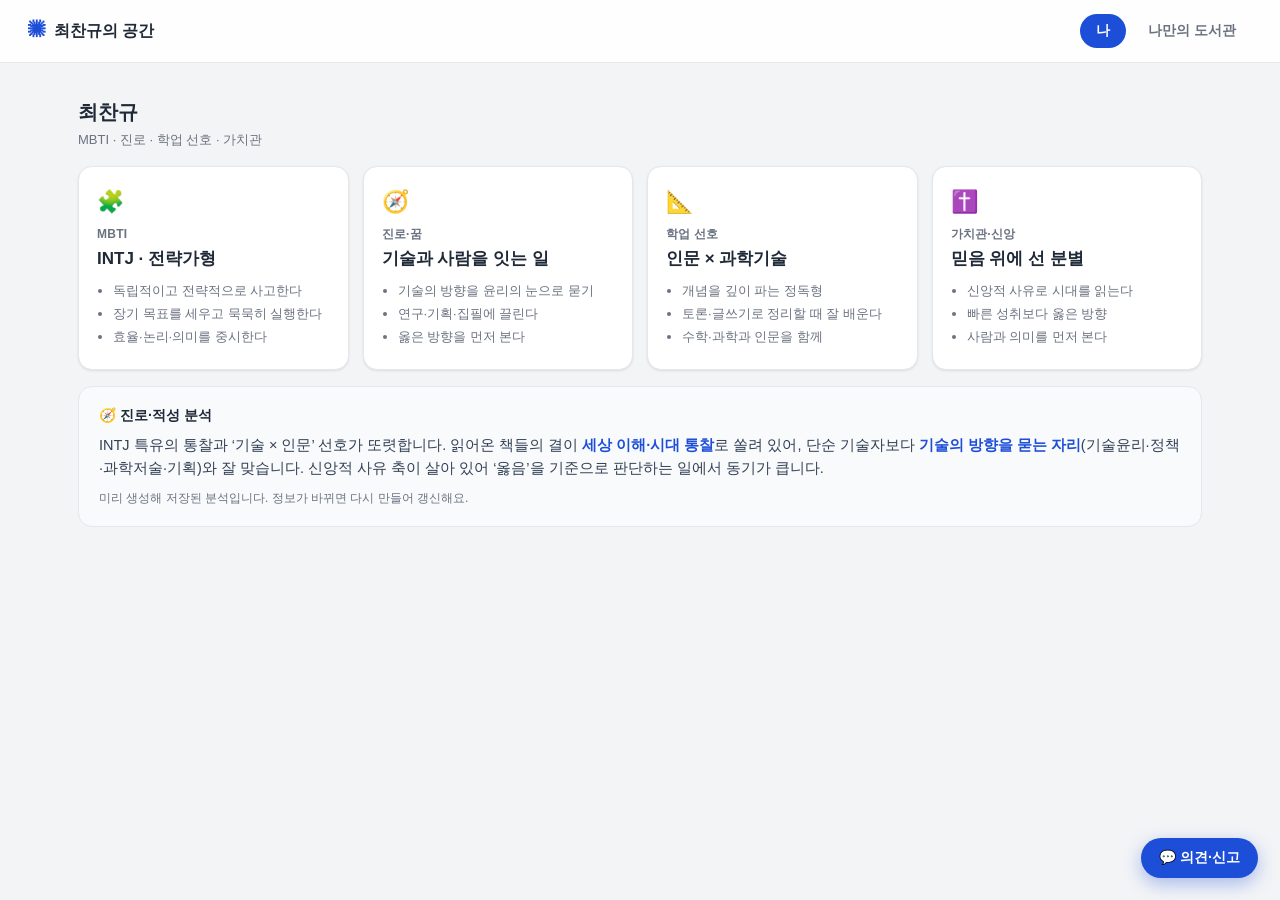
==== index.html @ a5a5d8b8 "독서 결을 나의 도서관 탭으로 이동 + 책 추가 시 독서 결 자동 갱신" ====
<!DOCTYPE html>
<html lang="ko">
<head>
  <meta charset="UTF-8" />
  <meta name="viewport" content="width=device-width, initial-scale=1.0" />
  <title>나의 공간 · 최찬규</title>
  <link rel="stylesheet" href="assets/styles.css" />
</head>
<body>
  <header class="topbar">
    <div class="brand">
      <span class="brand-mark">✺</span>
      <span class="brand-name" id="brandName">나의 공간</span>
    </div>
    <nav class="tabs" id="tabs">
      <button class="tab is-active" data-tab="me">나</button>
      <button class="tab" data-tab="library">나만의 도서관</button>
    </nav>
  </header>

  <main class="container">
    <!-- ========================= 나 ========================= -->
    <section id="tab-me" class="tab-panel is-active">
      <!-- 프로필 -->
      <div class="section-head">
        <h2 id="meTitle">나</h2>
        <p class="muted" id="meSub">MBTI · 진로 · 학업 선호 · 가치관</p>
      </div>

      <div class="grid grid-4" id="profileCards"></div>

      <!-- AI 진로/적성 분석 -->
      <div class="callout" id="careerCallout">
        <div class="callout-head">🧭 진로·적성 분석</div>
        <div class="callout-body" id="careerBody"></div>
        <div class="callout-foot">미리 생성해 저장된 분석입니다. 정보가 바뀌면 다시 만들어 갱신해요.</div>
      </div>
    </section>

    <!-- ===================== 나만의 도서관 ===================== -->
    <section id="tab-library" class="tab-panel">
      <!-- 독서 결 -->
      <div class="section-head">
        <h2>📖 <span id="gyeolName">나</span>의 독서 결</h2>
        <p class="muted">읽은 책들이 쌓아 올린 나의 독서 성향</p>
      </div>

      <div class="gyeol">
        <div class="gyeol-chart card">
          <div id="gyeolRadar"></div>
        </div>
        <div class="gyeol-side">
          <div class="stat-row" id="gyeolStats"></div>
          <div class="callout slim">
            <div class="callout-head">✨ 독서 결 관찰</div>
            <div class="callout-body" id="gyeolObserve"></div>
          </div>
          <div class="bars" id="gyeolBars"></div>
        </div>
      </div>
      <p class="footnote">
        막대 — 읽은 책들의 그 결 점수를 <b>누적</b>한 값(많이·깊이 읽을수록 두꺼워짐). 막대 끝 평균은 권수와 무관한 그 결의 평균값(참고).
        7축은 책 소개·서평을 종합해 AI가 책마다 부여한 특성(1~5)이다. <b>독해 난이도</b>는 어려운 책일수록 높게 잡힌다(가독성 반전).
      </p>

      <div class="section-head mt">
        <h2>📚 <span id="libName">나</span>의 서재</h2>
        <p class="muted"><span id="libCount">0</span>권 · 분류별</p>
      </div>

      <div class="toolbar">
        <div class="filters" id="libFilters">
          <button class="chip is-active" data-filter="all">전체</button>
          <button class="chip" data-filter="read">읽은 책</button>
          <button class="chip" data-filter="wish">관심 책</button>
        </div>
        <button class="btn-primary" id="addBookBtn">+ 책 직접 입력</button>
      </div>

      <div class="grid grid-books" id="bookGrid"></div>

      <!-- 이번 달 신간 -->
      <div class="section-head mt">
        <h2>🆕 이번 달 신간</h2>
        <p class="muted">2026년 6월 · 외부 도서 API 연결 예정 자리</p>
      </div>
      <div class="grid grid-books" id="newGrid"></div>

      <!-- 추천 -->
      <div class="section-head mt">
        <h2>🎯 나를 위한 추천</h2>
        <p class="muted">내 서재 기록을 바탕으로 한 추천</p>
      </div>
      <div class="reco">
        <div class="card reco-card">
          <div class="reco-title">추천 책</div>
          <div class="reco-books" id="recoBooks"></div>
        </div>
        <div class="card reco-card">
          <div class="reco-title">추천 작가</div>
          <div class="reco-authors" id="recoAuthors"></div>
        </div>
      </div>
    </section>
  </main>

  <!-- 책 상세 모달 -->
  <div class="modal-backdrop" id="bookModal" hidden>
    <div class="modal" role="dialog" aria-modal="true">
      <button class="modal-close" id="modalClose">←  돌아가기</button>
      <div id="modalBody"></div>
    </div>
  </div>

  <!-- 책 추가 모달 -->
  <div class="modal-backdrop" id="formModal" hidden>
    <div class="modal modal-form">
      <button class="modal-close" id="formClose">✕  닫기</button>
      <h3>책 직접 입력</h3>
      <form id="addBookForm" class="book-form">
        <label>제목 <input name="title" required placeholder="책 제목" /></label>
        <label>저자 <input name="author" placeholder="지은이" /></label>
        <div class="form-row">
          <label>출판사 <input name="publisher" placeholder="출판사" /></label>
          <label>출간연도 <input name="year" placeholder="2025" /></label>
        </div>
        <div class="form-row">
          <label>장르
            <select name="genre">
              <option>인문</option><option>자기계발</option><option>신앙</option>
              <option>과학기술</option><option>소설</option><option>경제·경영</option>
              <option>역사</option><option>에세이</option><option>기타</option>
            </select>
          </label>
          <label>상태
            <select name="status">
              <option value="read">읽은 책</option>
              <option value="wish">관심 책</option>
            </select>
          </label>
        </div>
        <p class="form-note">※ 7축 결·AI 줄거리·추천 별점은 저장 후 나중에 한 번 생성해 채웁니다(미리 생성·저장 방식).</p>
        <button class="btn-primary" type="submit">서재에 추가</button>
      </form>
    </div>
  </div>

  <button class="fab" id="fab">💬 의견·신고</button>

  <script src="assets/data.js"></script>
  <script src="assets/books.js"></script>
  <script src="assets/charts.js"></script>
  <script src="assets/app.js"></script>
</body>
</html>
---- assets/styles.css ----
:root {
  --bg: #f3f4f6;
  --card: #ffffff;
  --ink: #1f2937;
  --muted: #6b7280;
  --line: #e5e7eb;
  --accent: #1d4ed8;
  --accent-2: #2563eb;
  --radius: 14px;
  --shadow: 0 1px 2px rgba(16,24,40,.04), 0 1px 3px rgba(16,24,40,.06);
}

* { box-sizing: border-box; }
html, body { margin: 0; padding: 0; }
body {
  font-family: -apple-system, BlinkMacSystemFont, "Segoe UI", "Apple SD Gothic Neo",
    "Malgun Gothic", "Noto Sans KR", sans-serif;
  background: var(--bg);
  color: var(--ink);
  line-height: 1.55;
  -webkit-font-smoothing: antialiased;
}
body.modal-open { overflow: hidden; }

/* ---------- Topbar ---------- */
.topbar {
  position: sticky; top: 0; z-index: 20;
  display: flex; align-items: center; justify-content: space-between;
  gap: 16px; padding: 14px 28px;
  background: rgba(255,255,255,.85);
  backdrop-filter: blur(8px);
  border-bottom: 1px solid var(--line);
}
.brand { display: flex; align-items: center; gap: 8px; font-weight: 700; }
.brand-mark { color: var(--accent); font-size: 18px; }
.brand-name { font-size: 16px; }
.tabs { display: flex; gap: 6px; }
.tab {
  border: 0; background: transparent; cursor: pointer;
  padding: 8px 16px; border-radius: 999px;
  font-size: 14px; font-weight: 600; color: var(--muted);
  transition: .15s;
}
.tab:hover { background: #eef2ff; color: var(--accent); }
.tab.is-active { background: var(--accent); color: #fff; }

/* ---------- Layout ---------- */
.container { max-width: 1180px; margin: 0 auto; padding: 28px; }
.tab-panel { display: none; animation: fade .25s ease; }
.tab-panel.is-active { display: block; }
@keyframes fade { from { opacity: 0; transform: translateY(4px); } to { opacity: 1; transform: none; } }

.section-head { margin: 6px 0 16px; }
.section-head.mt { margin-top: 40px; }
.section-head h2 { font-size: 20px; margin: 0; }
.section-head .muted { margin: 2px 0 0; }
.muted { color: var(--muted); font-size: 13px; }

.grid { display: grid; gap: 14px; }
.grid-4 { grid-template-columns: repeat(4, 1fr); }
.grid-books { grid-template-columns: repeat(auto-fill, minmax(210px, 1fr)); }

.card {
  background: var(--card); border: 1px solid var(--line);
  border-radius: var(--radius); box-shadow: var(--shadow);
}

/* ---------- Profile cards ---------- */
.profile-card { padding: 18px; }
.pc-icon { font-size: 22px; }
.pc-label { font-size: 12px; color: var(--muted); margin-top: 6px; font-weight: 600; letter-spacing: .02em; }
.pc-value { font-size: 17px; font-weight: 700; margin-top: 2px; }
.pc-points { margin: 10px 0 0; padding-left: 16px; font-size: 13px; color: var(--muted); }
.pc-points li { margin: 4px 0; line-height: 1.45; }

/* ---------- Callout ---------- */
.callout {
  margin-top: 16px; padding: 18px 20px;
  background: #f8fafc; border: 1px solid #e2e8f0; border-radius: var(--radius);
}
.callout.slim { margin-top: 0; background: #f1f5ff; border-color: #dbe4ff; }
.callout-head { font-weight: 700; font-size: 14px; margin-bottom: 8px; }
.callout-body { font-size: 14.5px; color: #334155; }
.callout-body b { color: var(--accent); }
.callout-foot { font-size: 12px; color: var(--muted); margin-top: 10px; }

/* ---------- 독서 결 ---------- */
.gyeol { display: grid; grid-template-columns: 1fr 1fr; gap: 20px; align-items: start; }
.gyeol-chart { padding: 18px; display: flex; justify-content: center; }
.gyeol-side { display: flex; flex-direction: column; gap: 16px; }

.stat-row { display: grid; grid-template-columns: repeat(3, 1fr); gap: 12px; }
.stat { background: var(--card); border: 1px solid var(--line); border-radius: 12px; padding: 14px; text-align: center; box-shadow: var(--shadow); }
.stat-num { font-size: 24px; font-weight: 800; }
.stat-cap { font-size: 12px; color: var(--muted); margin-top: 2px; }

.bars { display: flex; flex-direction: column; gap: 9px; }
.bar-row { display: grid; grid-template-columns: 76px 1fr 34px; align-items: center; gap: 10px; }
.bar-label { font-size: 13px; color: #475569; text-align: right; }
.bar-track { background: #eef2f7; border-radius: 999px; height: 9px; overflow: hidden; }
.bar-fill { height: 100%; background: linear-gradient(90deg, var(--accent-2), var(--accent)); border-radius: 999px; }
.bar-val { font-size: 13px; font-weight: 700; color: var(--accent); text-align: right; }

.footnote { font-size: 11.5px; color: #9aa3af; margin-top: 18px; line-height: 1.7; }

/* ---------- Radar ---------- */
.radar { width: 100%; max-width: 440px; height: auto; }
.radar-label { font-size: 12.5px; fill: #475569; font-weight: 600; }
.radar-tick { font-size: 10px; fill: #b6bcc6; }

/* ---------- Toolbar ---------- */
.toolbar { display: flex; align-items: center; justify-content: space-between; gap: 12px; margin-bottom: 16px; }
.filters { display: flex; gap: 6px; }
.chip {
  border: 1px solid var(--line); background: #fff; cursor: pointer;
  padding: 7px 14px; border-radius: 999px; font-size: 13px; font-weight: 600; color: var(--muted);
}
.chip.is-active { background: var(--accent); border-color: var(--accent); color: #fff; }
.btn-primary {
  border: 0; background: var(--accent); color: #fff; cursor: pointer;
  padding: 9px 16px; border-radius: 10px; font-size: 14px; font-weight: 700;
}
.btn-primary:hover { background: #1746c4; }

/* ---------- Cover (공통 표지) ---------- */
.cover { position: relative; overflow: hidden; background: var(--g, #64748b); display: flex; align-items: center; justify-content: center; color: #fff; }
.cover img { width: 100%; height: 100%; object-fit: cover; display: block; }
.cover-fallback::after { content: attr(data-letter); font-size: 40px; font-weight: 800; }
.card-cover { height: 150px; }
.card-cover.ph { background: repeating-linear-gradient(45deg, #cbd5e1, #cbd5e1 10px, #e2e8f0 10px, #e2e8f0 20px); color: #64748b; font-size: 18px; font-weight: 700; }

/* ---------- Book cards ---------- */
.book-card {
  text-align: left; cursor: pointer; padding: 0; overflow: hidden;
  background: var(--card); border: 1px solid var(--line); border-radius: var(--radius);
  box-shadow: var(--shadow); display: flex; flex-direction: column; transition: .15s;
  font: inherit; color: inherit;
}
.book-card:hover { transform: translateY(-2px); box-shadow: 0 6px 18px rgba(16,24,40,.10); }
.book-card.placeholder { cursor: default; opacity: .75; }
.book-card.placeholder:hover { transform: none; box-shadow: var(--shadow); }
.book-meta { padding: 12px 14px; display: flex; flex-direction: column; gap: 4px; }
.book-title { font-weight: 700; font-size: 14.5px; line-height: 1.35; }
.book-author { font-size: 12.5px; color: var(--muted); }
.book-foot { display: flex; align-items: center; gap: 6px; margin-top: 2px; }
.book-genre { font-size: 12px; color: var(--muted); }
.book-stars { font-size: 13px; color: #f59e0b; margin-top: 2px; }
.book-stars span { color: var(--muted); font-size: 12px; }
.book-stars.muted { color: var(--muted); }

.badge { font-size: 11px; padding: 2px 8px; border-radius: 999px; font-weight: 700; }
.badge.read { background: #e0edff; color: var(--accent); }
.badge.wish { background: #fff1e6; color: #c2410c; }

/* ---------- Reco ---------- */
.reco { display: grid; grid-template-columns: 1fr 1fr; gap: 14px; align-items: start; }
.reco-card { padding: 18px; }
.reco-title { font-weight: 700; margin-bottom: 12px; }
.reco-books { display: flex; flex-direction: column; gap: 6px; }
.reco-book { display: flex; gap: 12px; align-items: center; text-align: left; background: transparent; border: 0; cursor: pointer; padding: 8px; border-radius: 10px; font: inherit; color: inherit; }
.reco-book:hover { background: #f8fafc; }
.reco-cover { width: 42px; height: 58px; border-radius: 6px; flex: none; }
.reco-cover.cover-fallback::after { font-size: 18px; }
.rb-title { font-weight: 700; font-size: 14px; }
.rb-author { font-size: 12px; color: var(--muted); }
.rb-genre { font-size: 12px; color: var(--accent); }
.reco-authors { display: flex; flex-direction: column; gap: 8px; }
.author-row { display: flex; align-items: center; justify-content: space-between; padding: 9px 12px; background: #f8fafc; border-radius: 9px; }
.author-name { font-weight: 700; font-size: 14px; }
.author-genre { font-size: 12px; color: var(--accent); background: #eef2ff; padding: 4px 10px; border-radius: 999px; font-weight: 600; }

/* ---------- Modal ---------- */
.modal-backdrop {
  position: fixed; inset: 0; z-index: 50;
  background: rgba(15,23,42,.45); backdrop-filter: blur(2px);
  display: flex; align-items: flex-start; justify-content: center;
  padding: 48px 20px; overflow-y: auto;
}
.modal-backdrop[hidden] { display: none; }
.modal {
  background: #fff; border-radius: 18px; width: 100%; max-width: 640px;
  padding: 22px 26px 30px; box-shadow: 0 20px 60px rgba(15,23,42,.25);
  animation: pop .2s ease;
}
#bookModal .modal { max-width: 900px; background: #f7f8fa; }
@keyframes pop { from { opacity: 0; transform: translateY(8px) scale(.99); } to { opacity: 1; transform: none; } }
.modal-close { border: 0; background: transparent; cursor: pointer; color: var(--muted); font-size: 14px; font-weight: 600; padding: 4px 0 14px; }
.modal-close:hover { color: var(--ink); }
.modal-form h3 { margin: 0 0 14px; }

/* 책 상세 */
.detail-head { display: flex; gap: 20px; padding: 20px; align-items: flex-start; }
.detail-cover { width: 112px; height: 152px; border-radius: 10px; flex: none; }
.dh-info { flex: 1; min-width: 0; }
.dh-info h3 { margin: 0 0 5px; font-size: 22px; }
.dh-author { color: #475569; font-weight: 600; }
.dh-meta { color: var(--muted); font-size: 13px; margin-top: 5px; }
.dh-desc { font-size: 14px; color: #334155; line-height: 1.65; margin: 12px 0; }
.dh-links { display: flex; gap: 18px; }
.dh-links a { color: var(--accent); font-weight: 600; font-size: 14px; text-decoration: none; }
.dh-links a:hover { text-decoration: underline; }
.dh-src { font-size: 12px; color: var(--muted); margin-top: 10px; }
.dh-status { margin-top: 14px; display: flex; align-items: center; gap: 6px; }
.dh-status-label { font-size: 12px; color: var(--muted); margin-right: 4px; }
.seg { border: 1px solid var(--line); background: #fff; border-radius: 999px; padding: 5px 15px; font-size: 13px; font-weight: 600; cursor: pointer; color: var(--muted); }
.seg.on { background: var(--accent); color: #fff; border-color: var(--accent); }

.detail-grid { display: grid; grid-template-columns: 1fr 1fr; gap: 14px; margin-top: 14px; }
.detail-col { padding: 18px; }
.dc-head { font-weight: 700; font-size: 15px; display: flex; flex-wrap: wrap; align-items: baseline; gap: 8px; margin-bottom: 10px; }
.dc-sub { font-size: 12px; color: var(--muted); font-weight: 500; }
.review-text { font-size: 14px; color: #334155; line-height: 1.75; white-space: pre-wrap; }
.review-date { font-size: 12px; color: var(--muted); margin-top: 12px; }
.review-empty { font-size: 14px; color: #94a3b8; background: #fff; border: 1px dashed #cbd5e1; border-radius: 10px; padding: 28px 16px; text-align: center; line-height: 1.8; }
.review-edit-btn { margin-left: auto; border: 1px solid var(--line); background: #fff; color: var(--accent); font-weight: 700; font-size: 12px; padding: 4px 12px; border-radius: 999px; cursor: pointer; }
.review-edit-btn:hover { background: #eef2ff; }
#reviewEdit textarea { width: 100%; box-sizing: border-box; border: 1px solid var(--line); border-radius: 9px; padding: 11px 12px; font: inherit; font-size: 14px; line-height: 1.7; min-height: 140px; resize: vertical; }
.review-actions { display: flex; gap: 8px; margin-top: 10px; }
.ghost-btn { border: 1px solid var(--line); background: #fff; color: var(--muted); font-weight: 600; font-size: 13px; padding: 8px 14px; border-radius: 9px; cursor: pointer; }
.ghost-btn:hover { background: #f8fafc; }
.modal-radar { display: flex; justify-content: center; }
.axis-desc { margin-top: 10px; font-size: 13px; }
.axis-desc summary { cursor: pointer; color: var(--accent); font-weight: 600; }
.axis-desc ul { margin: 10px 0 0; padding-left: 18px; color: #475569; }
.axis-desc li { margin: 4px 0; }
.char-note { font-size: 12px; color: var(--muted); margin-top: 12px; }

.rating-card { padding: 18px; margin-top: 14px; }
.rc-head { font-weight: 700; display: flex; gap: 10px; align-items: baseline; }
.stars-input { font-size: 30px; color: #d1d5db; cursor: pointer; margin: 10px 0; user-select: none; display: inline-flex; gap: 3px; }
.stars-input .star.on { color: #f59e0b; }
.comment-toggle { border: 0; background: transparent; color: var(--accent); cursor: pointer; font-size: 13px; font-weight: 600; padding: 0; display: block; }
.comment-box { margin-top: 10px; display: flex; gap: 8px; align-items: flex-start; }
.comment-box[hidden] { display: none; }
.comment-box textarea { flex: 1; border: 1px solid var(--line); border-radius: 8px; padding: 9px 11px; font: inherit; font-size: 14px; resize: vertical; min-height: 46px; }
.btn-primary.sm { padding: 8px 13px; font-size: 13px; flex: none; }

/* 의견·신고 플로팅 버튼 */
.fab { position: fixed; right: 22px; bottom: 22px; z-index: 40; border: 0; background: var(--accent); color: #fff; border-radius: 999px; padding: 11px 18px; font-size: 14px; font-weight: 700; cursor: pointer; box-shadow: 0 6px 18px rgba(29,78,216,.35); }
.fab:hover { background: #1746c4; }

/* ---------- Form ---------- */
.book-form { display: flex; flex-direction: column; gap: 12px; }
.book-form label { display: flex; flex-direction: column; gap: 5px; font-size: 13px; font-weight: 600; color: #475569; }
.book-form input, .book-form select {
  border: 1px solid var(--line); border-radius: 9px; padding: 9px 11px; font-size: 14px; font: inherit;
}
.book-form input:focus, .book-form select:focus { outline: 2px solid #bfdbfe; border-color: var(--accent); }
.form-row { display: grid; grid-template-columns: 1fr 1fr; gap: 12px; }
.form-note { font-size: 12px; color: var(--muted); margin: 2px 0 4px; }

/* ---------- Responsive ---------- */
@media (max-width: 860px) {
  .grid-4 { grid-template-columns: repeat(2, 1fr); }
  .gyeol { grid-template-columns: 1fr; }
  .reco { grid-template-columns: 1fr; }
  .detail-grid { grid-template-columns: 1fr; }
  .detail-head { flex-direction: column; }
  .container { padding: 20px; }
  .topbar { padding: 12px 18px; }
}
@media (max-width: 480px) {
  .grid-4 { grid-template-columns: 1fr; }
  .stat-row { grid-template-columns: repeat(3, 1fr); }
}
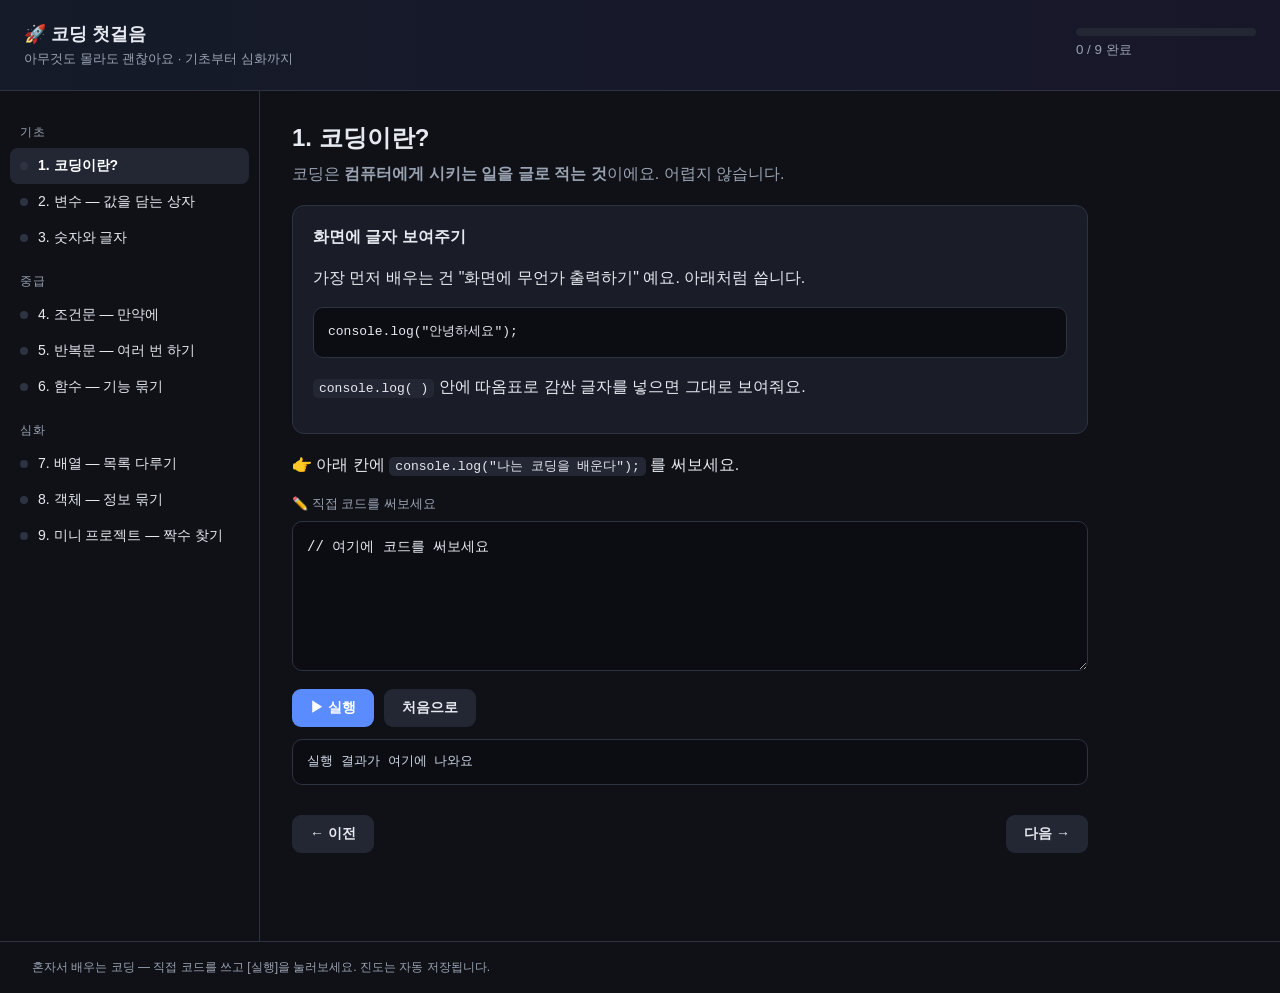
==== commit 7a551574: "코딩 학습 사이트 MVP 추가: 기초~심화 9개 레슨, 브라우저 내 코드 실행/채점/진도저장" ====
--- a/index.html
+++ b/index.html
@@ -1,155 +1,378 @@
 <!DOCTYPE html>
 <html lang="ko">
 <head>
-  <meta charset="UTF-8" />
-  <meta name="viewport" content="width=device-width, initial-scale=1.0" />
-  <title>나의 공간 · 최찬규</title>
-  <link rel="stylesheet" href="assets/styles.css" />
+<meta charset="UTF-8" />
+<meta name="viewport" content="width=device-width, initial-scale=1.0" />
+<title>코딩 첫걸음 — 기초부터 심화까지</title>
+<style>
+  :root {
+    --bg: #0f1117;
+    --panel: #1a1d27;
+    --panel2: #232733;
+    --line: #2e3342;
+    --text: #e6e9f0;
+    --muted: #9aa3b2;
+    --accent: #5b8cff;
+    --accent2: #7c5cff;
+    --ok: #36c98f;
+    --warn: #ffb454;
+    --err: #ff6b6b;
+  }
+  * { box-sizing: border-box; }
+  body {
+    margin: 0;
+    font-family: -apple-system, BlinkMacSystemFont, "Segoe UI", Roboto, "Noto Sans KR", sans-serif;
+    background: var(--bg);
+    color: var(--text);
+    line-height: 1.6;
+  }
+  header {
+    padding: 20px 24px;
+    border-bottom: 1px solid var(--line);
+    display: flex;
+    align-items: center;
+    gap: 14px;
+    background: linear-gradient(90deg, rgba(91,140,255,.08), rgba(124,92,255,.08));
+  }
+  header h1 { font-size: 18px; margin: 0; }
+  header .sub { color: var(--muted); font-size: 13px; }
+  .progress-wrap { margin-left: auto; min-width: 180px; }
+  .bar { height: 8px; background: var(--panel2); border-radius: 8px; overflow: hidden; }
+  .bar > i { display: block; height: 100%; width: 0; background: linear-gradient(90deg, var(--accent), var(--accent2)); transition: width .3s; }
+  .progress-wrap small { color: var(--muted); }
+
+  .layout { display: grid; grid-template-columns: 260px 1fr; min-height: calc(100vh - 65px); }
+  @media (max-width: 820px) { .layout { grid-template-columns: 1fr; } }
+
+  nav {
+    border-right: 1px solid var(--line);
+    padding: 16px 10px;
+    overflow-y: auto;
+  }
+  .group-title { color: var(--muted); font-size: 12px; text-transform: uppercase; letter-spacing: .08em; margin: 16px 10px 6px; }
+  .lesson-btn {
+    display: flex; align-items: center; gap: 10px;
+    width: 100%; text-align: left;
+    background: transparent; border: none; color: var(--text);
+    padding: 9px 10px; border-radius: 8px; cursor: pointer; font-size: 14px;
+  }
+  .lesson-btn:hover { background: var(--panel2); }
+  .lesson-btn.active { background: var(--panel2); color: #fff; font-weight: 600; }
+  .lesson-btn .dot { width: 8px; height: 8px; border-radius: 50%; background: var(--line); flex: none; }
+  .lesson-btn.done .dot { background: var(--ok); }
+
+  main { padding: 28px 32px; max-width: 860px; }
+  h2 { font-size: 24px; margin: 0 0 4px; }
+  .lead { color: var(--muted); margin-top: 0; }
+  .card { background: var(--panel); border: 1px solid var(--line); border-radius: 12px; padding: 18px 20px; margin: 18px 0; }
+  .card h3 { margin: 0 0 8px; font-size: 16px; }
+  code { background: var(--panel2); padding: 2px 6px; border-radius: 5px; font-family: "SF Mono", Menlo, Consolas, monospace; font-size: 13px; }
+  pre { background: #0b0d13; border: 1px solid var(--line); border-radius: 10px; padding: 14px; overflow-x: auto; }
+  pre code { background: none; padding: 0; }
+
+  .editor-label { display: flex; align-items: center; gap: 8px; color: var(--muted); font-size: 13px; margin-bottom: 6px; }
+  textarea.editor {
+    width: 100%; min-height: 150px; resize: vertical;
+    background: #0b0d13; color: #e6e9f0; border: 1px solid var(--line); border-radius: 10px;
+    padding: 14px; font-family: "SF Mono", Menlo, Consolas, monospace; font-size: 14px; line-height: 1.6;
+    tab-size: 2;
+  }
+  .row { display: flex; gap: 10px; align-items: center; margin-top: 10px; flex-wrap: wrap; }
+  button.btn {
+    background: var(--accent); color: #fff; border: none; padding: 10px 18px;
+    border-radius: 9px; font-size: 14px; font-weight: 600; cursor: pointer;
+  }
+  button.btn:hover { filter: brightness(1.08); }
+  button.ghost { background: var(--panel2); color: var(--text); }
+  .output {
+    margin-top: 12px; background: #0b0d13; border: 1px solid var(--line); border-radius: 10px;
+    padding: 12px 14px; font-family: "SF Mono", Menlo, Consolas, monospace; font-size: 13px;
+    white-space: pre-wrap; min-height: 24px; color: #cfd6e4;
+  }
+  .feedback { margin-top: 10px; font-size: 14px; padding: 10px 14px; border-radius: 9px; display: none; }
+  .feedback.show { display: block; }
+  .feedback.ok { background: rgba(54,201,143,.12); color: var(--ok); border: 1px solid rgba(54,201,143,.3); }
+  .feedback.no { background: rgba(255,107,107,.1); color: var(--err); border: 1px solid rgba(255,107,107,.3); }
+
+  .nav-foot { display: flex; justify-content: space-between; margin: 30px 0 60px; }
+  footer { color: var(--muted); font-size: 12px; padding: 16px 32px; border-top: 1px solid var(--line); }
+</style>
 </head>
 <body>
-  <header class="topbar">
-    <div class="brand">
-      <span class="brand-mark">✺</span>
-      <span class="brand-name" id="brandName">나의 공간</span>
+<header>
+  <div>
+    <h1>🚀 코딩 첫걸음</h1>
+    <div class="sub">아무것도 몰라도 괜찮아요 · 기초부터 심화까지</div>
+  </div>
+  <div class="progress-wrap">
+    <div class="bar"><i id="progbar"></i></div>
+    <small id="progtext">0 / 0 완료</small>
+  </div>
+</header>
+
+<div class="layout">
+  <nav id="nav"></nav>
+  <main id="main"></main>
+</div>
+
+<footer>혼자서 배우는 코딩 — 직접 코드를 쓰고 [실행]을 눌러보세요. 진도는 자동 저장됩니다.</footer>
+
+<script>
+/* ---------------------------------------------------------------
+   커리큘럼 데이터
+   각 레슨: id, 그룹, 제목, 설명(html), 시작코드, 정답체크(check)
+   check(output, code) -> true 면 통과
+---------------------------------------------------------------- */
+const LESSONS = [
+  // ===== 기초 =====
+  {
+    id: "intro", group: "기초", title: "1. 코딩이란?",
+    body: `
+      <p class="lead">코딩은 <b>컴퓨터에게 시키는 일을 글로 적는 것</b>이에요. 어렵지 않습니다.</p>
+      <div class="card">
+        <h3>화면에 글자 보여주기</h3>
+        <p>가장 먼저 배우는 건 "화면에 무언가 출력하기" 예요. 아래처럼 씁니다.</p>
+        <pre><code>console.log("안녕하세요");</code></pre>
+        <p><code>console.log( )</code> 안에 따옴표로 감싼 글자를 넣으면 그대로 보여줘요.</p>
+      </div>
+      <p>👉 아래 칸에 <code>console.log("나는 코딩을 배운다");</code> 를 써보세요.</p>`,
+    start: '// 여기에 코드를 써보세요\n',
+    check: (out) => out.includes("나는 코딩을 배운다")
+  },
+  {
+    id: "var", group: "기초", title: "2. 변수 — 값을 담는 상자",
+    body: `
+      <p class="lead">변수는 값을 담아두는 <b>이름표 붙은 상자</b>예요.</p>
+      <div class="card">
+        <h3>변수 만들기</h3>
+        <pre><code>let name = "철수";
+console.log(name);</code></pre>
+        <p><code>let 이름 = 값</code> 형태로 상자를 만들고, 그 이름을 부르면 안의 값이 나와요.</p>
+      </div>
+      <p>👉 <code>age</code> 라는 변수에 자기 나이를 넣고 <code>console.log(age)</code> 로 출력해보세요.</p>`,
+    start: 'let age = \nconsole.log(age);',
+    check: (out) => /\d+/.test(out.trim())
+  },
+  {
+    id: "type", group: "기초", title: "3. 숫자와 글자",
+    body: `
+      <p class="lead">컴퓨터는 <b>숫자</b>와 <b>글자(문자열)</b>를 다르게 다뤄요.</p>
+      <div class="card">
+        <h3>숫자는 계산이 되고, 글자는 따옴표</h3>
+        <pre><code>let a = 10;        // 숫자
+let b = "10";      // 글자(문자열)
+console.log(a + 5);   // 15
+console.log(b + 5);   // "105" (글자 뒤에 붙음)</code></pre>
+      </div>
+      <p>👉 <code>3 + 4</code> 의 결과를 출력해서 <b>7</b>이 나오게 해보세요.</p>`,
+    start: 'console.log( );',
+    check: (out) => out.trim().split(/\s+/).includes("7")
+  },
+  // ===== 중급 =====
+  {
+    id: "if", group: "중급", title: "4. 조건문 — 만약에",
+    body: `
+      <p class="lead">"만약 ~라면 이걸 해라" 를 코드로 쓰는 게 조건문이에요.</p>
+      <div class="card">
+        <h3>if 문</h3>
+        <pre><code>let score = 80;
+if (score >= 60) {
+  console.log("합격");
+} else {
+  console.log("불합격");
+}</code></pre>
+      </div>
+      <p>👉 <code>score</code> 를 <b>50</b>으로 바꿔서 "불합격" 이 나오게 해보세요.</p>`,
+    start: 'let score = 80;\nif (score >= 60) {\n  console.log("합격");\n} else {\n  console.log("불합격");\n}',
+    check: (out) => out.includes("불합격")
+  },
+  {
+    id: "loop", group: "중급", title: "5. 반복문 — 여러 번 하기",
+    body: `
+      <p class="lead">같은 일을 여러 번 시킬 땐 반복문을 써요. 복사붙여넣기 안 해도 돼요!</p>
+      <div class="card">
+        <h3>for 반복문</h3>
+        <pre><code>for (let i = 1; i <= 3; i++) {
+  console.log(i);
+}
+// 1, 2, 3 이 차례로 나옴</code></pre>
+      </div>
+      <p>👉 <b>1부터 5까지</b> 숫자를 차례로 출력해보세요.</p>`,
+    start: 'for (let i = 1; i <= 3; i++) {\n  console.log(i);\n}',
+    check: (out) => ["1","2","3","4","5"].every(n => out.includes(n))
+  },
+  {
+    id: "func", group: "중급", title: "6. 함수 — 기능 묶기",
+    body: `
+      <p class="lead">자주 쓰는 코드를 <b>이름 붙여 묶어두고</b> 필요할 때 부르는 게 함수예요.</p>
+      <div class="card">
+        <h3>함수 만들고 부르기</h3>
+        <pre><code>function hello(name) {
+  console.log("안녕, " + name);
+}
+hello("영희");   // 안녕, 영희</code></pre>
+      </div>
+      <p>👉 <code>hello</code> 함수를 본인 이름으로 한 번 더 불러보세요.</p>`,
+    start: 'function hello(name) {\n  console.log("안녕, " + name);\n}\nhello("영희");',
+    check: (out) => out.split("안녕,").length >= 3
+  },
+  // ===== 심화 =====
+  {
+    id: "array", group: "심화", title: "7. 배열 — 목록 다루기",
+    body: `
+      <p class="lead">여러 값을 하나의 <b>목록</b>으로 묶는 게 배열이에요.</p>
+      <div class="card">
+        <h3>배열과 반복</h3>
+        <pre><code>let fruits = ["사과", "바나나", "포도"];
+for (let f of fruits) {
+  console.log(f);
+}</code></pre>
+      </div>
+      <p>👉 좋아하는 음식 3개를 배열에 넣고 하나씩 출력해보세요.</p>`,
+    start: 'let foods = ["", "", ""];\nfor (let f of foods) {\n  console.log(f);\n}',
+    check: (out) => out.trim().split("\n").filter(l => l.trim()).length >= 3
+  },
+  {
+    id: "object", group: "심화", title: "8. 객체 — 정보 묶기",
+    body: `
+      <p class="lead">하나의 대상이 가진 여러 정보를 묶을 땐 객체를 써요. (이름·나이·취미...)</p>
+      <div class="card">
+        <h3>객체 만들기</h3>
+        <pre><code>let person = {
+  name: "철수",
+  age: 15
+};
+console.log(person.name + "은 " + person.age + "살");</code></pre>
+      </div>
+      <p>👉 본인을 나타내는 객체를 만들고, "이름은 N살" 형식으로 출력해보세요.</p>`,
+    start: 'let me = {\n  name: "",\n  age: 0\n};\nconsole.log( );',
+    check: (out) => /살/.test(out)
+  },
+  {
+    id: "project", group: "심화", title: "9. 미니 프로젝트 — 짝수 찾기",
+    body: `
+      <p class="lead">지금까지 배운 걸 합쳐 작은 프로그램을 만들어봐요. 🎉</p>
+      <div class="card">
+        <h3>도전 과제</h3>
+        <p><b>1부터 10까지</b> 중에서 <b>짝수만</b> 출력하세요.</p>
+        <p>힌트: 반복문 + 조건문 + <code>%</code> (나머지). <code>i % 2 === 0</code> 이면 짝수예요.</p>
+        <pre><code>// i % 2 는 i를 2로 나눈 나머지</code></pre>
+      </div>
+      <p>👉 결과로 2, 4, 6, 8, 10 이 나오면 성공!</p>`,
+    start: 'for (let i = 1; i <= 10; i++) {\n  // 여기에 조건문을 넣어보세요\n}',
+    check: (out) => {
+      const nums = out.match(/\d+/g) || [];
+      return ["2","4","6","8","10"].every(n => nums.includes(n)) && !nums.includes("1") && !nums.includes("3");
+    }
+  }
+];
+
+/* ---------------- 상태 / 저장 ---------------- */
+const STORE_KEY = "coding-first-step-progress";
+let done = JSON.parse(localStorage.getItem(STORE_KEY) || "{}");
+let current = 0;
+
+function save() { localStorage.setItem(STORE_KEY, JSON.stringify(done)); }
+
+/* ---------------- 사이드바 ---------------- */
+function renderNav() {
+  const nav = document.getElementById("nav");
+  nav.innerHTML = "";
+  let lastGroup = null;
+  LESSONS.forEach((les, i) => {
+    if (les.group !== lastGroup) {
+      const g = document.createElement("div");
+      g.className = "group-title";
+      g.textContent = les.group;
+      nav.appendChild(g);
+      lastGroup = les.group;
+    }
+    const b = document.createElement("button");
+    b.className = "lesson-btn" + (i === current ? " active" : "") + (done[les.id] ? " done" : "");
+    b.innerHTML = `<span class="dot"></span><span>${les.title}</span>`;
+    b.onclick = () => { current = i; render(); };
+    nav.appendChild(b);
+  });
+  // 진도율
+  const total = LESSONS.length;
+  const cnt = LESSONS.filter(l => done[l.id]).length;
+  document.getElementById("progbar").style.width = (cnt / total * 100) + "%";
+  document.getElementById("progtext").textContent = `${cnt} / ${total} 완료`;
+}
+
+/* ---------------- 본문 ---------------- */
+function render() {
+  renderNav();
+  const les = LESSONS[current];
+  const main = document.getElementById("main");
+  main.innerHTML = `
+    <h2>${les.title}</h2>
+    ${les.body}
+    <div class="editor-label">✏️ 직접 코드를 써보세요</div>
+    <textarea class="editor" id="code" spellcheck="false">${les.start}</textarea>
+    <div class="row">
+      <button class="btn" id="run">▶ 실행</button>
+      <button class="btn ghost" id="reset">처음으로</button>
     </div>
-    <nav class="tabs" id="tabs">
-      <button class="tab is-active" data-tab="me">나</button>
-      <button class="tab" data-tab="library">나만의 도서관</button>
-    </nav>
-  </header>
-
-  <main class="container">
-    <!-- ========================= 나 ========================= -->
-    <section id="tab-me" class="tab-panel is-active">
-      <!-- 프로필 -->
-      <div class="section-head">
-        <h2 id="meTitle">나</h2>
-        <p class="muted" id="meSub">MBTI · 진로 · 학업 선호 · 가치관</p>
-      </div>
-
-      <div class="grid grid-4" id="profileCards"></div>
-
-      <!-- AI 진로/적성 분석 -->
-      <div class="callout" id="careerCallout">
-        <div class="callout-head">🧭 진로·적성 분석</div>
-        <div class="callout-body" id="careerBody"></div>
-        <div class="callout-foot">미리 생성해 저장된 분석입니다. 정보가 바뀌면 다시 만들어 갱신해요.</div>
-      </div>
-    </section>
-
-    <!-- ===================== 나만의 도서관 ===================== -->
-    <section id="tab-library" class="tab-panel">
-      <!-- 독서 결 -->
-      <div class="section-head">
-        <h2>📖 <span id="gyeolName">나</span>의 독서 결</h2>
-        <p class="muted">읽은 책들이 쌓아 올린 나의 독서 성향</p>
-      </div>
-
-      <div class="gyeol">
-        <div class="gyeol-chart card">
-          <div id="gyeolRadar"></div>
-        </div>
-        <div class="gyeol-side">
-          <div class="stat-row" id="gyeolStats"></div>
-          <div class="callout slim">
-            <div class="callout-head">✨ 독서 결 관찰</div>
-            <div class="callout-body" id="gyeolObserve"></div>
-          </div>
-          <div class="bars" id="gyeolBars"></div>
-        </div>
-      </div>
-      <p class="footnote">
-        막대 — 읽은 책들의 그 결 점수를 <b>누적</b>한 값(많이·깊이 읽을수록 두꺼워짐). 막대 끝 평균은 권수와 무관한 그 결의 평균값(참고).
-        7축은 책 소개·서평을 종합해 AI가 책마다 부여한 특성(1~5)이다. <b>독해 난이도</b>는 어려운 책일수록 높게 잡힌다(가독성 반전).
-      </p>
-
-      <div class="section-head mt">
-        <h2>📚 <span id="libName">나</span>의 서재</h2>
-        <p class="muted"><span id="libCount">0</span>권 · 분류별</p>
-      </div>
-
-      <div class="toolbar">
-        <div class="filters" id="libFilters">
-          <button class="chip is-active" data-filter="all">전체</button>
-          <button class="chip" data-filter="read">읽은 책</button>
-          <button class="chip" data-filter="wish">관심 책</button>
-        </div>
-        <button class="btn-primary" id="addBookBtn">+ 책 직접 입력</button>
-      </div>
-
-      <div class="grid grid-books" id="bookGrid"></div>
-
-      <!-- 이번 달 신간 -->
-      <div class="section-head mt">
-        <h2>🆕 이번 달 신간</h2>
-        <p class="muted">2026년 6월 · 외부 도서 API 연결 예정 자리</p>
-      </div>
-      <div class="grid grid-books" id="newGrid"></div>
-
-      <!-- 추천 -->
-      <div class="section-head mt">
-        <h2>🎯 나를 위한 추천</h2>
-        <p class="muted">내 서재 기록을 바탕으로 한 추천</p>
-      </div>
-      <div class="reco">
-        <div class="card reco-card">
-          <div class="reco-title">추천 책</div>
-          <div class="reco-books" id="recoBooks"></div>
-        </div>
-        <div class="card reco-card">
-          <div class="reco-title">추천 작가</div>
-          <div class="reco-authors" id="recoAuthors"></div>
-        </div>
-      </div>
-    </section>
-  </main>
-
-  <!-- 책 상세 모달 -->
-  <div class="modal-backdrop" id="bookModal" hidden>
-    <div class="modal" role="dialog" aria-modal="true">
-      <button class="modal-close" id="modalClose">←  돌아가기</button>
-      <div id="modalBody"></div>
+    <div class="output" id="output">실행 결과가 여기에 나와요</div>
+    <div class="feedback" id="feedback"></div>
+    <div class="nav-foot">
+      <button class="btn ghost" id="prev" ${current === 0 ? "disabled" : ""}>← 이전</button>
+      <button class="btn ghost" id="next" ${current === LESSONS.length - 1 ? "disabled" : ""}>다음 →</button>
     </div>
-  </div>
-
-  <!-- 책 추가 모달 -->
-  <div class="modal-backdrop" id="formModal" hidden>
-    <div class="modal modal-form">
-      <button class="modal-close" id="formClose">✕  닫기</button>
-      <h3>책 직접 입력</h3>
-      <form id="addBookForm" class="book-form">
-        <label>제목 <input name="title" required placeholder="책 제목" /></label>
-        <label>저자 <input name="author" placeholder="지은이" /></label>
-        <div class="form-row">
-          <label>출판사 <input name="publisher" placeholder="출판사" /></label>
-          <label>출간연도 <input name="year" placeholder="2025" /></label>
-        </div>
-        <div class="form-row">
-          <label>장르
-            <select name="genre">
-              <option>인문</option><option>자기계발</option><option>신앙</option>
-              <option>과학기술</option><option>소설</option><option>경제·경영</option>
-              <option>역사</option><option>에세이</option><option>기타</option>
-            </select>
-          </label>
-          <label>상태
-            <select name="status">
-              <option value="read">읽은 책</option>
-              <option value="wish">관심 책</option>
-            </select>
-          </label>
-        </div>
-        <p class="form-note">※ 7축 결·AI 줄거리·추천 별점은 저장 후 나중에 한 번 생성해 채웁니다(미리 생성·저장 방식).</p>
-        <button class="btn-primary" type="submit">서재에 추가</button>
-      </form>
-    </div>
-  </div>
-
-  <button class="fab" id="fab">💬 의견·신고</button>
-
-  <script src="assets/data.js"></script>
-  <script src="assets/books.js"></script>
-  <script src="assets/charts.js"></script>
-  <script src="assets/app.js"></script>
+  `;
+  document.getElementById("run").onclick = runCode;
+  document.getElementById("reset").onclick = () => { document.getElementById("code").value = les.start; };
+  document.getElementById("prev").onclick = () => { if (current > 0) { current--; render(); } };
+  document.getElementById("next").onclick = () => { if (current < LESSONS.length - 1) { current++; render(); } };
+  // 탭 키로 들여쓰기
+  document.getElementById("code").addEventListener("keydown", (e) => {
+    if (e.key === "Tab") { e.preventDefault();
+      const t = e.target, s = t.selectionStart;
+      t.value = t.value.slice(0, s) + "  " + t.value.slice(t.selectionEnd);
+      t.selectionStart = t.selectionEnd = s + 2;
+    }
+  });
+  window.scrollTo(0, 0);
+}
+
+/* ---------------- 코드 실행 (안전한 출력 캡처) ---------------- */
+function runCode() {
+  const code = document.getElementById("code").value;
+  const out = document.getElementById("output");
+  const fb = document.getElementById("feedback");
+  const logs = [];
+  const fakeConsole = { log: (...a) => logs.push(a.map(String).join(" ")) };
+  let error = null;
+  try {
+    const fn = new Function("console", code);
+    fn(fakeConsole);
+  } catch (e) { error = e.message; }
+
+  const text = logs.join("\n");
+  if (error) {
+    out.textContent = "⚠️ 오류: " + error;
+    out.style.color = "var(--err)";
+  } else {
+    out.textContent = text || "(출력된 내용이 없어요)";
+    out.style.color = "#cfd6e4";
+  }
+
+  // 정답 체크
+  const les = LESSONS[current];
+  if (!error && les.check(text, code)) {
+    fb.className = "feedback show ok";
+    fb.textContent = "🎉 정답이에요! 다음 레슨으로 넘어가 보세요.";
+    if (!done[les.id]) { done[les.id] = true; save(); renderNav(); }
+  } else if (!error) {
+    fb.className = "feedback show no";
+    fb.textContent = "거의 다 왔어요! 결과를 보고 조금만 더 고쳐보세요.";
+  } else {
+    fb.className = "feedback";
+  }
+}
+
+render();
+</script>
 </body>
 </html>
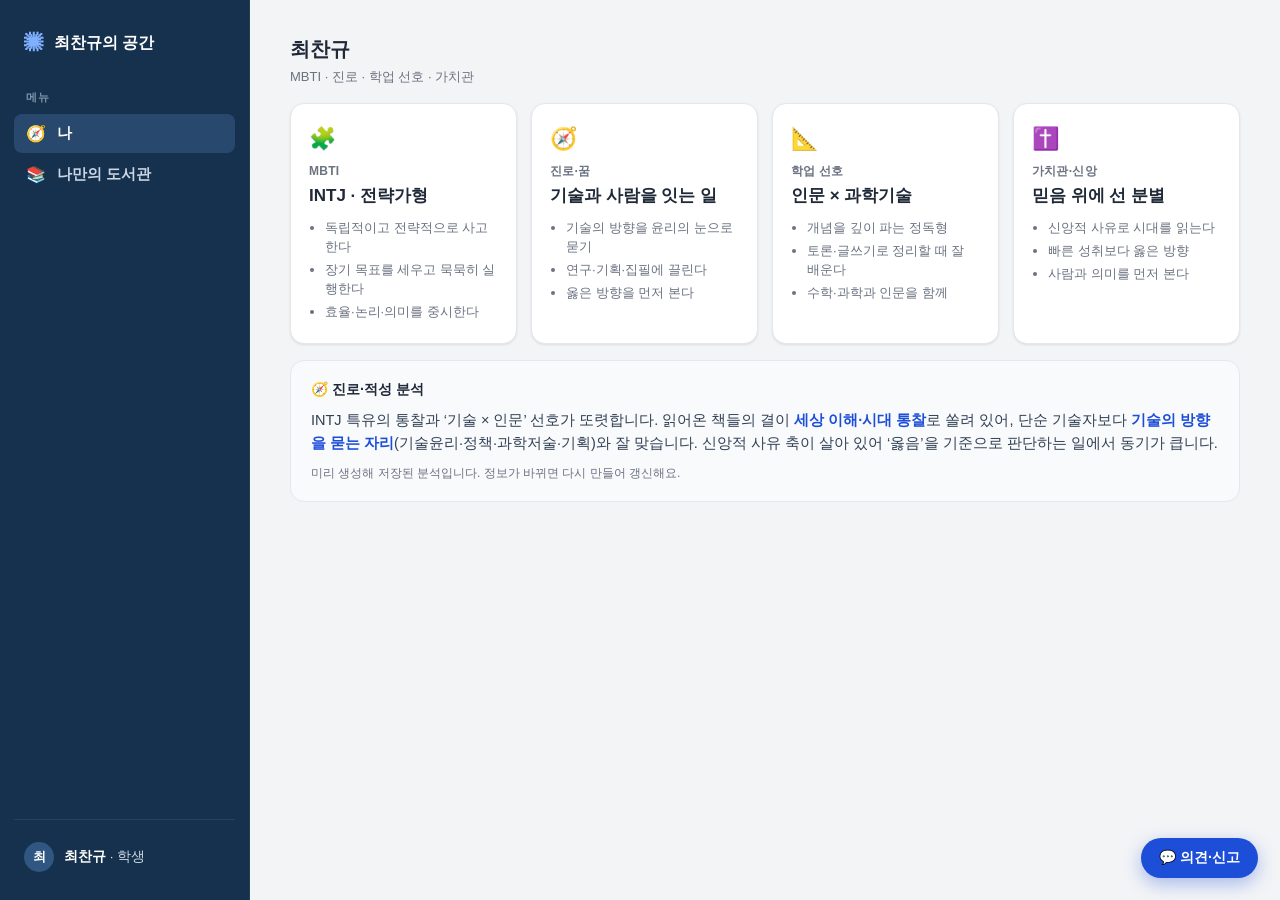
==== commit ecc67fe4: "노션 스타일 왼쪽 사이드바로 전환 + 책 삭제 기능 추가" ====
--- a/index.html
+++ b/index.html
@@ -1,378 +1,168 @@
 <!DOCTYPE html>
 <html lang="ko">
 <head>
-<meta charset="UTF-8" />
-<meta name="viewport" content="width=device-width, initial-scale=1.0" />
-<title>코딩 첫걸음 — 기초부터 심화까지</title>
-<style>
-  :root {
-    --bg: #0f1117;
-    --panel: #1a1d27;
-    --panel2: #232733;
-    --line: #2e3342;
-    --text: #e6e9f0;
-    --muted: #9aa3b2;
-    --accent: #5b8cff;
-    --accent2: #7c5cff;
-    --ok: #36c98f;
-    --warn: #ffb454;
-    --err: #ff6b6b;
-  }
-  * { box-sizing: border-box; }
-  body {
-    margin: 0;
-    font-family: -apple-system, BlinkMacSystemFont, "Segoe UI", Roboto, "Noto Sans KR", sans-serif;
-    background: var(--bg);
-    color: var(--text);
-    line-height: 1.6;
-  }
-  header {
-    padding: 20px 24px;
-    border-bottom: 1px solid var(--line);
-    display: flex;
-    align-items: center;
-    gap: 14px;
-    background: linear-gradient(90deg, rgba(91,140,255,.08), rgba(124,92,255,.08));
-  }
-  header h1 { font-size: 18px; margin: 0; }
-  header .sub { color: var(--muted); font-size: 13px; }
-  .progress-wrap { margin-left: auto; min-width: 180px; }
-  .bar { height: 8px; background: var(--panel2); border-radius: 8px; overflow: hidden; }
-  .bar > i { display: block; height: 100%; width: 0; background: linear-gradient(90deg, var(--accent), var(--accent2)); transition: width .3s; }
-  .progress-wrap small { color: var(--muted); }
-
-  .layout { display: grid; grid-template-columns: 260px 1fr; min-height: calc(100vh - 65px); }
-  @media (max-width: 820px) { .layout { grid-template-columns: 1fr; } }
-
-  nav {
-    border-right: 1px solid var(--line);
-    padding: 16px 10px;
-    overflow-y: auto;
-  }
-  .group-title { color: var(--muted); font-size: 12px; text-transform: uppercase; letter-spacing: .08em; margin: 16px 10px 6px; }
-  .lesson-btn {
-    display: flex; align-items: center; gap: 10px;
-    width: 100%; text-align: left;
-    background: transparent; border: none; color: var(--text);
-    padding: 9px 10px; border-radius: 8px; cursor: pointer; font-size: 14px;
-  }
-  .lesson-btn:hover { background: var(--panel2); }
-  .lesson-btn.active { background: var(--panel2); color: #fff; font-weight: 600; }
-  .lesson-btn .dot { width: 8px; height: 8px; border-radius: 50%; background: var(--line); flex: none; }
-  .lesson-btn.done .dot { background: var(--ok); }
-
-  main { padding: 28px 32px; max-width: 860px; }
-  h2 { font-size: 24px; margin: 0 0 4px; }
-  .lead { color: var(--muted); margin-top: 0; }
-  .card { background: var(--panel); border: 1px solid var(--line); border-radius: 12px; padding: 18px 20px; margin: 18px 0; }
-  .card h3 { margin: 0 0 8px; font-size: 16px; }
-  code { background: var(--panel2); padding: 2px 6px; border-radius: 5px; font-family: "SF Mono", Menlo, Consolas, monospace; font-size: 13px; }
-  pre { background: #0b0d13; border: 1px solid var(--line); border-radius: 10px; padding: 14px; overflow-x: auto; }
-  pre code { background: none; padding: 0; }
-
-  .editor-label { display: flex; align-items: center; gap: 8px; color: var(--muted); font-size: 13px; margin-bottom: 6px; }
-  textarea.editor {
-    width: 100%; min-height: 150px; resize: vertical;
-    background: #0b0d13; color: #e6e9f0; border: 1px solid var(--line); border-radius: 10px;
-    padding: 14px; font-family: "SF Mono", Menlo, Consolas, monospace; font-size: 14px; line-height: 1.6;
-    tab-size: 2;
-  }
-  .row { display: flex; gap: 10px; align-items: center; margin-top: 10px; flex-wrap: wrap; }
-  button.btn {
-    background: var(--accent); color: #fff; border: none; padding: 10px 18px;
-    border-radius: 9px; font-size: 14px; font-weight: 600; cursor: pointer;
-  }
-  button.btn:hover { filter: brightness(1.08); }
-  button.ghost { background: var(--panel2); color: var(--text); }
-  .output {
-    margin-top: 12px; background: #0b0d13; border: 1px solid var(--line); border-radius: 10px;
-    padding: 12px 14px; font-family: "SF Mono", Menlo, Consolas, monospace; font-size: 13px;
-    white-space: pre-wrap; min-height: 24px; color: #cfd6e4;
-  }
-  .feedback { margin-top: 10px; font-size: 14px; padding: 10px 14px; border-radius: 9px; display: none; }
-  .feedback.show { display: block; }
-  .feedback.ok { background: rgba(54,201,143,.12); color: var(--ok); border: 1px solid rgba(54,201,143,.3); }
-  .feedback.no { background: rgba(255,107,107,.1); color: var(--err); border: 1px solid rgba(255,107,107,.3); }
-
-  .nav-foot { display: flex; justify-content: space-between; margin: 30px 0 60px; }
-  footer { color: var(--muted); font-size: 12px; padding: 16px 32px; border-top: 1px solid var(--line); }
-</style>
+  <meta charset="UTF-8" />
+  <meta name="viewport" content="width=device-width, initial-scale=1.0" />
+  <title>나의 공간 · 최찬규</title>
+  <link rel="stylesheet" href="assets/styles.css" />
 </head>
 <body>
-<header>
-  <div>
-    <h1>🚀 코딩 첫걸음</h1>
-    <div class="sub">아무것도 몰라도 괜찮아요 · 기초부터 심화까지</div>
+  <div class="app-shell">
+    <aside class="sidebar">
+      <div class="sb-brand">
+        <span class="brand-mark">✺</span>
+        <span class="brand-name" id="brandName">나의 공간</span>
+      </div>
+      <nav class="sb-nav" id="tabs">
+        <div class="sb-group">메뉴</div>
+        <button class="tab is-active" data-tab="me"><span class="sb-ico">🧭</span><span>나</span></button>
+        <button class="tab" data-tab="library"><span class="sb-ico">📚</span><span>나만의 도서관</span></button>
+      </nav>
+      <div class="sb-foot">
+        <div class="sb-user">
+          <span class="sb-avatar" id="sbAvatar">나</span>
+          <span class="sb-uname"><b id="sbName">나</b> · 학생</span>
+        </div>
+      </div>
+    </aside>
+
+    <main class="container">
+    <!-- ========================= 나 ========================= -->
+    <section id="tab-me" class="tab-panel is-active">
+      <!-- 프로필 -->
+      <div class="section-head">
+        <h2 id="meTitle">나</h2>
+        <p class="muted" id="meSub">MBTI · 진로 · 학업 선호 · 가치관</p>
+      </div>
+
+      <div class="grid grid-4" id="profileCards"></div>
+
+      <!-- AI 진로/적성 분석 -->
+      <div class="callout" id="careerCallout">
+        <div class="callout-head">🧭 진로·적성 분석</div>
+        <div class="callout-body" id="careerBody"></div>
+        <div class="callout-foot">미리 생성해 저장된 분석입니다. 정보가 바뀌면 다시 만들어 갱신해요.</div>
+      </div>
+    </section>
+
+    <!-- ===================== 나만의 도서관 ===================== -->
+    <section id="tab-library" class="tab-panel">
+      <!-- 독서 결 -->
+      <div class="section-head">
+        <h2>📖 <span id="gyeolName">나</span>의 독서 결</h2>
+        <p class="muted">읽은 책들이 쌓아 올린 나의 독서 성향</p>
+      </div>
+
+      <div class="gyeol">
+        <div class="gyeol-chart card">
+          <div id="gyeolRadar"></div>
+        </div>
+        <div class="gyeol-side">
+          <div class="stat-row" id="gyeolStats"></div>
+          <div class="callout slim">
+            <div class="callout-head">✨ 독서 결 관찰</div>
+            <div class="callout-body" id="gyeolObserve"></div>
+          </div>
+          <div class="bars" id="gyeolBars"></div>
+        </div>
+      </div>
+      <p class="footnote">
+        막대 — 읽은 책들의 그 결 점수를 <b>누적</b>한 값(많이·깊이 읽을수록 두꺼워짐). 막대 끝 평균은 권수와 무관한 그 결의 평균값(참고).
+        7축은 책 소개·서평을 종합해 AI가 책마다 부여한 특성(1~5)이다. <b>독해 난이도</b>는 어려운 책일수록 높게 잡힌다(가독성 반전).
+      </p>
+
+      <div class="section-head mt">
+        <h2>📚 <span id="libName">나</span>의 서재</h2>
+        <p class="muted"><span id="libCount">0</span>권 · 분류별</p>
+      </div>
+
+      <div class="toolbar">
+        <div class="toolbar-left">
+          <button class="del-toggle" id="deleteModeBtn">🗑 삭제</button>
+          <div class="filters" id="libFilters">
+            <button class="chip is-active" data-filter="all">전체</button>
+            <button class="chip" data-filter="read">읽은 책</button>
+            <button class="chip" data-filter="wish">관심 책</button>
+          </div>
+        </div>
+        <button class="btn-primary" id="addBookBtn">+ 책 직접 입력</button>
+      </div>
+      <p class="del-hint" id="delHint" hidden>삭제할 책의 ✕ 를 누르세요. 다 했으면 <b>완료</b>를 눌러요.</p>
+
+      <div class="grid grid-books" id="bookGrid"></div>
+
+      <!-- 이번 달 신간 -->
+      <div class="section-head mt">
+        <h2>🆕 이번 달 신간</h2>
+        <p class="muted">2026년 6월 · 외부 도서 API 연결 예정 자리</p>
+      </div>
+      <div class="grid grid-books" id="newGrid"></div>
+
+      <!-- 추천 -->
+      <div class="section-head mt">
+        <h2>🎯 나를 위한 추천</h2>
+        <p class="muted">내 서재 기록을 바탕으로 한 추천</p>
+      </div>
+      <div class="reco">
+        <div class="card reco-card">
+          <div class="reco-title">추천 책</div>
+          <div class="reco-books" id="recoBooks"></div>
+        </div>
+        <div class="card reco-card">
+          <div class="reco-title">추천 작가</div>
+          <div class="reco-authors" id="recoAuthors"></div>
+        </div>
+      </div>
+    </section>
+    </main>
   </div>
-  <div class="progress-wrap">
-    <div class="bar"><i id="progbar"></i></div>
-    <small id="progtext">0 / 0 완료</small>
+
+  <!-- 책 상세 모달 -->
+  <div class="modal-backdrop" id="bookModal" hidden>
+    <div class="modal" role="dialog" aria-modal="true">
+      <button class="modal-close" id="modalClose">←  돌아가기</button>
+      <div id="modalBody"></div>
+    </div>
   </div>
-</header>
 
-<div class="layout">
-  <nav id="nav"></nav>
-  <main id="main"></main>
-</div>
+  <!-- 책 추가 모달 -->
+  <div class="modal-backdrop" id="formModal" hidden>
+    <div class="modal modal-form">
+      <button class="modal-close" id="formClose">✕  닫기</button>
+      <h3>책 직접 입력</h3>
+      <form id="addBookForm" class="book-form">
+        <label>제목 <input name="title" required placeholder="책 제목" /></label>
+        <label>저자 <input name="author" placeholder="지은이" /></label>
+        <div class="form-row">
+          <label>출판사 <input name="publisher" placeholder="출판사" /></label>
+          <label>출간연도 <input name="year" placeholder="2025" /></label>
+        </div>
+        <div class="form-row">
+          <label>장르
+            <select name="genre">
+              <option>인문</option><option>자기계발</option><option>신앙</option>
+              <option>과학기술</option><option>소설</option><option>경제·경영</option>
+              <option>역사</option><option>에세이</option><option>기타</option>
+            </select>
+          </label>
+          <label>상태
+            <select name="status">
+              <option value="read">읽은 책</option>
+              <option value="wish">관심 책</option>
+            </select>
+          </label>
+        </div>
+        <p class="form-note">※ 7축 결·AI 줄거리·추천 별점은 저장 후 나중에 한 번 생성해 채웁니다(미리 생성·저장 방식).</p>
+        <button class="btn-primary" type="submit">서재에 추가</button>
+      </form>
+    </div>
+  </div>
 
-<footer>혼자서 배우는 코딩 — 직접 코드를 쓰고 [실행]을 눌러보세요. 진도는 자동 저장됩니다.</footer>
+  <button class="fab" id="fab">💬 의견·신고</button>
 
-<script>
-/* ---------------------------------------------------------------
-   커리큘럼 데이터
-   각 레슨: id, 그룹, 제목, 설명(html), 시작코드, 정답체크(check)
-   check(output, code) -> true 면 통과
----------------------------------------------------------------- */
-const LESSONS = [
-  // ===== 기초 =====
-  {
-    id: "intro", group: "기초", title: "1. 코딩이란?",
-    body: `
-      <p class="lead">코딩은 <b>컴퓨터에게 시키는 일을 글로 적는 것</b>이에요. 어렵지 않습니다.</p>
-      <div class="card">
-        <h3>화면에 글자 보여주기</h3>
-        <p>가장 먼저 배우는 건 "화면에 무언가 출력하기" 예요. 아래처럼 씁니다.</p>
-        <pre><code>console.log("안녕하세요");</code></pre>
-        <p><code>console.log( )</code> 안에 따옴표로 감싼 글자를 넣으면 그대로 보여줘요.</p>
-      </div>
-      <p>👉 아래 칸에 <code>console.log("나는 코딩을 배운다");</code> 를 써보세요.</p>`,
-    start: '// 여기에 코드를 써보세요\n',
-    check: (out) => out.includes("나는 코딩을 배운다")
-  },
-  {
-    id: "var", group: "기초", title: "2. 변수 — 값을 담는 상자",
-    body: `
-      <p class="lead">변수는 값을 담아두는 <b>이름표 붙은 상자</b>예요.</p>
-      <div class="card">
-        <h3>변수 만들기</h3>
-        <pre><code>let name = "철수";
-console.log(name);</code></pre>
-        <p><code>let 이름 = 값</code> 형태로 상자를 만들고, 그 이름을 부르면 안의 값이 나와요.</p>
-      </div>
-      <p>👉 <code>age</code> 라는 변수에 자기 나이를 넣고 <code>console.log(age)</code> 로 출력해보세요.</p>`,
-    start: 'let age = \nconsole.log(age);',
-    check: (out) => /\d+/.test(out.trim())
-  },
-  {
-    id: "type", group: "기초", title: "3. 숫자와 글자",
-    body: `
-      <p class="lead">컴퓨터는 <b>숫자</b>와 <b>글자(문자열)</b>를 다르게 다뤄요.</p>
-      <div class="card">
-        <h3>숫자는 계산이 되고, 글자는 따옴표</h3>
-        <pre><code>let a = 10;        // 숫자
-let b = "10";      // 글자(문자열)
-console.log(a + 5);   // 15
-console.log(b + 5);   // "105" (글자 뒤에 붙음)</code></pre>
-      </div>
-      <p>👉 <code>3 + 4</code> 의 결과를 출력해서 <b>7</b>이 나오게 해보세요.</p>`,
-    start: 'console.log( );',
-    check: (out) => out.trim().split(/\s+/).includes("7")
-  },
-  // ===== 중급 =====
-  {
-    id: "if", group: "중급", title: "4. 조건문 — 만약에",
-    body: `
-      <p class="lead">"만약 ~라면 이걸 해라" 를 코드로 쓰는 게 조건문이에요.</p>
-      <div class="card">
-        <h3>if 문</h3>
-        <pre><code>let score = 80;
-if (score >= 60) {
-  console.log("합격");
-} else {
-  console.log("불합격");
-}</code></pre>
-      </div>
-      <p>👉 <code>score</code> 를 <b>50</b>으로 바꿔서 "불합격" 이 나오게 해보세요.</p>`,
-    start: 'let score = 80;\nif (score >= 60) {\n  console.log("합격");\n} else {\n  console.log("불합격");\n}',
-    check: (out) => out.includes("불합격")
-  },
-  {
-    id: "loop", group: "중급", title: "5. 반복문 — 여러 번 하기",
-    body: `
-      <p class="lead">같은 일을 여러 번 시킬 땐 반복문을 써요. 복사붙여넣기 안 해도 돼요!</p>
-      <div class="card">
-        <h3>for 반복문</h3>
-        <pre><code>for (let i = 1; i <= 3; i++) {
-  console.log(i);
-}
-// 1, 2, 3 이 차례로 나옴</code></pre>
-      </div>
-      <p>👉 <b>1부터 5까지</b> 숫자를 차례로 출력해보세요.</p>`,
-    start: 'for (let i = 1; i <= 3; i++) {\n  console.log(i);\n}',
-    check: (out) => ["1","2","3","4","5"].every(n => out.includes(n))
-  },
-  {
-    id: "func", group: "중급", title: "6. 함수 — 기능 묶기",
-    body: `
-      <p class="lead">자주 쓰는 코드를 <b>이름 붙여 묶어두고</b> 필요할 때 부르는 게 함수예요.</p>
-      <div class="card">
-        <h3>함수 만들고 부르기</h3>
-        <pre><code>function hello(name) {
-  console.log("안녕, " + name);
-}
-hello("영희");   // 안녕, 영희</code></pre>
-      </div>
-      <p>👉 <code>hello</code> 함수를 본인 이름으로 한 번 더 불러보세요.</p>`,
-    start: 'function hello(name) {\n  console.log("안녕, " + name);\n}\nhello("영희");',
-    check: (out) => out.split("안녕,").length >= 3
-  },
-  // ===== 심화 =====
-  {
-    id: "array", group: "심화", title: "7. 배열 — 목록 다루기",
-    body: `
-      <p class="lead">여러 값을 하나의 <b>목록</b>으로 묶는 게 배열이에요.</p>
-      <div class="card">
-        <h3>배열과 반복</h3>
-        <pre><code>let fruits = ["사과", "바나나", "포도"];
-for (let f of fruits) {
-  console.log(f);
-}</code></pre>
-      </div>
-      <p>👉 좋아하는 음식 3개를 배열에 넣고 하나씩 출력해보세요.</p>`,
-    start: 'let foods = ["", "", ""];\nfor (let f of foods) {\n  console.log(f);\n}',
-    check: (out) => out.trim().split("\n").filter(l => l.trim()).length >= 3
-  },
-  {
-    id: "object", group: "심화", title: "8. 객체 — 정보 묶기",
-    body: `
-      <p class="lead">하나의 대상이 가진 여러 정보를 묶을 땐 객체를 써요. (이름·나이·취미...)</p>
-      <div class="card">
-        <h3>객체 만들기</h3>
-        <pre><code>let person = {
-  name: "철수",
-  age: 15
-};
-console.log(person.name + "은 " + person.age + "살");</code></pre>
-      </div>
-      <p>👉 본인을 나타내는 객체를 만들고, "이름은 N살" 형식으로 출력해보세요.</p>`,
-    start: 'let me = {\n  name: "",\n  age: 0\n};\nconsole.log( );',
-    check: (out) => /살/.test(out)
-  },
-  {
-    id: "project", group: "심화", title: "9. 미니 프로젝트 — 짝수 찾기",
-    body: `
-      <p class="lead">지금까지 배운 걸 합쳐 작은 프로그램을 만들어봐요. 🎉</p>
-      <div class="card">
-        <h3>도전 과제</h3>
-        <p><b>1부터 10까지</b> 중에서 <b>짝수만</b> 출력하세요.</p>
-        <p>힌트: 반복문 + 조건문 + <code>%</code> (나머지). <code>i % 2 === 0</code> 이면 짝수예요.</p>
-        <pre><code>// i % 2 는 i를 2로 나눈 나머지</code></pre>
-      </div>
-      <p>👉 결과로 2, 4, 6, 8, 10 이 나오면 성공!</p>`,
-    start: 'for (let i = 1; i <= 10; i++) {\n  // 여기에 조건문을 넣어보세요\n}',
-    check: (out) => {
-      const nums = out.match(/\d+/g) || [];
-      return ["2","4","6","8","10"].every(n => nums.includes(n)) && !nums.includes("1") && !nums.includes("3");
-    }
-  }
-];
-
-/* ---------------- 상태 / 저장 ---------------- */
-const STORE_KEY = "coding-first-step-progress";
-let done = JSON.parse(localStorage.getItem(STORE_KEY) || "{}");
-let current = 0;
-
-function save() { localStorage.setItem(STORE_KEY, JSON.stringify(done)); }
-
-/* ---------------- 사이드바 ---------------- */
-function renderNav() {
-  const nav = document.getElementById("nav");
-  nav.innerHTML = "";
-  let lastGroup = null;
-  LESSONS.forEach((les, i) => {
-    if (les.group !== lastGroup) {
-      const g = document.createElement("div");
-      g.className = "group-title";
-      g.textContent = les.group;
-      nav.appendChild(g);
-      lastGroup = les.group;
-    }
-    const b = document.createElement("button");
-    b.className = "lesson-btn" + (i === current ? " active" : "") + (done[les.id] ? " done" : "");
-    b.innerHTML = `<span class="dot"></span><span>${les.title}</span>`;
-    b.onclick = () => { current = i; render(); };
-    nav.appendChild(b);
-  });
-  // 진도율
-  const total = LESSONS.length;
-  const cnt = LESSONS.filter(l => done[l.id]).length;
-  document.getElementById("progbar").style.width = (cnt / total * 100) + "%";
-  document.getElementById("progtext").textContent = `${cnt} / ${total} 완료`;
-}
-
-/* ---------------- 본문 ---------------- */
-function render() {
-  renderNav();
-  const les = LESSONS[current];
-  const main = document.getElementById("main");
-  main.innerHTML = `
-    <h2>${les.title}</h2>
-    ${les.body}
-    <div class="editor-label">✏️ 직접 코드를 써보세요</div>
-    <textarea class="editor" id="code" spellcheck="false">${les.start}</textarea>
-    <div class="row">
-      <button class="btn" id="run">▶ 실행</button>
-      <button class="btn ghost" id="reset">처음으로</button>
-    </div>
-    <div class="output" id="output">실행 결과가 여기에 나와요</div>
-    <div class="feedback" id="feedback"></div>
-    <div class="nav-foot">
-      <button class="btn ghost" id="prev" ${current === 0 ? "disabled" : ""}>← 이전</button>
-      <button class="btn ghost" id="next" ${current === LESSONS.length - 1 ? "disabled" : ""}>다음 →</button>
-    </div>
-  `;
-  document.getElementById("run").onclick = runCode;
-  document.getElementById("reset").onclick = () => { document.getElementById("code").value = les.start; };
-  document.getElementById("prev").onclick = () => { if (current > 0) { current--; render(); } };
-  document.getElementById("next").onclick = () => { if (current < LESSONS.length - 1) { current++; render(); } };
-  // 탭 키로 들여쓰기
-  document.getElementById("code").addEventListener("keydown", (e) => {
-    if (e.key === "Tab") { e.preventDefault();
-      const t = e.target, s = t.selectionStart;
-      t.value = t.value.slice(0, s) + "  " + t.value.slice(t.selectionEnd);
-      t.selectionStart = t.selectionEnd = s + 2;
-    }
-  });
-  window.scrollTo(0, 0);
-}
-
-/* ---------------- 코드 실행 (안전한 출력 캡처) ---------------- */
-function runCode() {
-  const code = document.getElementById("code").value;
-  const out = document.getElementById("output");
-  const fb = document.getElementById("feedback");
-  const logs = [];
-  const fakeConsole = { log: (...a) => logs.push(a.map(String).join(" ")) };
-  let error = null;
-  try {
-    const fn = new Function("console", code);
-    fn(fakeConsole);
-  } catch (e) { error = e.message; }
-
-  const text = logs.join("\n");
-  if (error) {
-    out.textContent = "⚠️ 오류: " + error;
-    out.style.color = "var(--err)";
-  } else {
-    out.textContent = text || "(출력된 내용이 없어요)";
-    out.style.color = "#cfd6e4";
-  }
-
-  // 정답 체크
-  const les = LESSONS[current];
-  if (!error && les.check(text, code)) {
-    fb.className = "feedback show ok";
-    fb.textContent = "🎉 정답이에요! 다음 레슨으로 넘어가 보세요.";
-    if (!done[les.id]) { done[les.id] = true; save(); renderNav(); }
-  } else if (!error) {
-    fb.className = "feedback show no";
-    fb.textContent = "거의 다 왔어요! 결과를 보고 조금만 더 고쳐보세요.";
-  } else {
-    fb.className = "feedback";
-  }
-}
-
-render();
-</script>
+  <script src="assets/data.js"></script>
+  <script src="assets/books.js"></script>
+  <script src="assets/charts.js"></script>
+  <script src="assets/app.js"></script>
 </body>
 </html>
--- a/assets/styles.css
+++ b/assets/styles.css
@@ -0,0 +1,322 @@
+:root {
+  --bg: #f3f4f6;
+  --card: #ffffff;
+  --ink: #1f2937;
+  --muted: #6b7280;
+  --line: #e5e7eb;
+  --accent: #1d4ed8;
+  --accent-2: #2563eb;
+  --radius: 14px;
+  --shadow: 0 1px 2px rgba(16,24,40,.04), 0 1px 3px rgba(16,24,40,.06);
+}
+
+* { box-sizing: border-box; }
+html, body { margin: 0; padding: 0; }
+body {
+  font-family: -apple-system, BlinkMacSystemFont, "Segoe UI", "Apple SD Gothic Neo",
+    "Malgun Gothic", "Noto Sans KR", sans-serif;
+  background: var(--bg);
+  color: var(--ink);
+  line-height: 1.55;
+  -webkit-font-smoothing: antialiased;
+}
+body.modal-open { overflow: hidden; }
+
+/* ---------- Topbar ---------- */
+.topbar {
+  position: sticky; top: 0; z-index: 20;
+  display: flex; align-items: center; justify-content: space-between;
+  gap: 16px; padding: 14px 28px;
+  background: rgba(255,255,255,.85);
+  backdrop-filter: blur(8px);
+  border-bottom: 1px solid var(--line);
+}
+.brand { display: flex; align-items: center; gap: 8px; font-weight: 700; }
+.brand-mark { color: var(--accent); font-size: 18px; }
+.brand-name { font-size: 16px; }
+.tabs { display: flex; gap: 6px; }
+.tab {
+  border: 0; background: transparent; cursor: pointer;
+  padding: 8px 16px; border-radius: 999px;
+  font-size: 14px; font-weight: 600; color: var(--muted);
+  transition: .15s;
+}
+.tab:hover { background: #eef2ff; color: var(--accent); }
+.tab.is-active { background: var(--accent); color: #fff; }
+
+/* ---------- Sidebar (노션 스타일) ---------- */
+.app-shell { display: flex; align-items: stretch; min-height: 100vh; }
+.sidebar {
+  position: sticky; top: 0; align-self: flex-start;
+  width: 250px; flex: none; height: 100vh;
+  background: #16314d; color: #cdd8e6;
+  display: flex; flex-direction: column;
+  padding: 20px 14px;
+  border-right: 1px solid rgba(255,255,255,.06);
+}
+.sb-brand { display: flex; align-items: center; gap: 10px; padding: 8px 10px 16px; font-weight: 700; color: #fff; font-size: 16px; }
+.sb-brand .brand-mark { color: #7fb0ff; font-size: 20px; }
+.sb-nav { display: flex; flex-direction: column; gap: 2px; }
+.sb-group { font-size: 11px; color: #7e93ab; font-weight: 700; letter-spacing: .05em; padding: 14px 12px 6px; }
+.sidebar .tab {
+  display: flex; align-items: center; gap: 11px; width: 100%;
+  border: 0; background: transparent; cursor: pointer; text-align: left;
+  padding: 10px 12px; border-radius: 8px; font-size: 14.5px; font-weight: 600; color: #cdd8e6;
+  transition: .12s;
+}
+.sidebar .tab:hover { background: rgba(255,255,255,.07); color: #fff; }
+.sidebar .tab.is-active { background: rgba(127,176,255,.18); color: #fff; }
+.sb-ico { font-size: 16px; width: 20px; text-align: center; }
+.sb-foot { margin-top: auto; padding-top: 14px; border-top: 1px solid rgba(255,255,255,.08); }
+.sb-user { display: flex; align-items: center; gap: 10px; padding: 8px 10px; }
+.sb-avatar { width: 30px; height: 30px; border-radius: 50%; background: #2f5781; color: #fff; display: flex; align-items: center; justify-content: center; font-size: 13px; font-weight: 700; flex: none; }
+.sb-uname { font-size: 13.5px; color: #cdd8e6; }
+.sb-uname b { color: #fff; }
+
+/* ---------- Layout ---------- */
+.container { flex: 1; min-width: 0; max-width: 1120px; margin: 0 auto; padding: 28px 40px; }
+.tab-panel { display: none; animation: fade .25s ease; }
+.tab-panel.is-active { display: block; }
+@keyframes fade { from { opacity: 0; transform: translateY(4px); } to { opacity: 1; transform: none; } }
+
+.section-head { margin: 6px 0 16px; }
+.section-head.mt { margin-top: 40px; }
+.section-head h2 { font-size: 20px; margin: 0; }
+.section-head .muted { margin: 2px 0 0; }
+.muted { color: var(--muted); font-size: 13px; }
+
+.grid { display: grid; gap: 14px; }
+.grid-4 { grid-template-columns: repeat(4, 1fr); }
+.grid-books { grid-template-columns: repeat(auto-fill, minmax(210px, 1fr)); }
+
+.card {
+  background: var(--card); border: 1px solid var(--line);
+  border-radius: var(--radius); box-shadow: var(--shadow);
+}
+
+/* ---------- Profile cards ---------- */
+.profile-card { padding: 18px; }
+.pc-icon { font-size: 22px; }
+.pc-label { font-size: 12px; color: var(--muted); margin-top: 6px; font-weight: 600; letter-spacing: .02em; }
+.pc-value { font-size: 17px; font-weight: 700; margin-top: 2px; }
+.pc-points { margin: 10px 0 0; padding-left: 16px; font-size: 13px; color: var(--muted); }
+.pc-points li { margin: 4px 0; line-height: 1.45; }
+
+/* ---------- Callout ---------- */
+.callout {
+  margin-top: 16px; padding: 18px 20px;
+  background: #f8fafc; border: 1px solid #e2e8f0; border-radius: var(--radius);
+}
+.callout.slim { margin-top: 0; background: #f1f5ff; border-color: #dbe4ff; }
+.callout-head { font-weight: 700; font-size: 14px; margin-bottom: 8px; }
+.callout-body { font-size: 14.5px; color: #334155; }
+.callout-body b { color: var(--accent); }
+.callout-foot { font-size: 12px; color: var(--muted); margin-top: 10px; }
+
+/* ---------- 독서 결 ---------- */
+.gyeol { display: grid; grid-template-columns: 1fr 1fr; gap: 20px; align-items: start; }
+.gyeol-chart { padding: 18px; display: flex; justify-content: center; }
+.gyeol-side { display: flex; flex-direction: column; gap: 16px; }
+
+.stat-row { display: grid; grid-template-columns: repeat(3, 1fr); gap: 12px; }
+.stat { background: var(--card); border: 1px solid var(--line); border-radius: 12px; padding: 14px; text-align: center; box-shadow: var(--shadow); }
+.stat-num { font-size: 24px; font-weight: 800; }
+.stat-cap { font-size: 12px; color: var(--muted); margin-top: 2px; }
+
+.bars { display: flex; flex-direction: column; gap: 9px; }
+.bar-row { display: grid; grid-template-columns: 76px 1fr 34px; align-items: center; gap: 10px; }
+.bar-label { font-size: 13px; color: #475569; text-align: right; }
+.bar-track { background: #eef2f7; border-radius: 999px; height: 9px; overflow: hidden; }
+.bar-fill { height: 100%; background: linear-gradient(90deg, var(--accent-2), var(--accent)); border-radius: 999px; }
+.bar-val { font-size: 13px; font-weight: 700; color: var(--accent); text-align: right; }
+
+.footnote { font-size: 11.5px; color: #9aa3af; margin-top: 18px; line-height: 1.7; }
+
+/* ---------- Radar ---------- */
+.radar { width: 100%; max-width: 440px; height: auto; }
+.radar-label { font-size: 12.5px; fill: #475569; font-weight: 600; }
+.radar-tick { font-size: 10px; fill: #b6bcc6; }
+
+/* ---------- Toolbar ---------- */
+.toolbar { display: flex; align-items: center; justify-content: space-between; gap: 12px; margin-bottom: 16px; }
+.toolbar-left { display: flex; align-items: center; gap: 10px; flex-wrap: wrap; }
+.filters { display: flex; gap: 6px; }
+.del-toggle { border: 1px solid var(--line); background: #fff; color: #dc2626; font-weight: 700; font-size: 13px; padding: 7px 13px; border-radius: 999px; cursor: pointer; }
+.del-toggle:hover { background: #fef2f2; border-color: #fecaca; }
+.del-toggle.on { background: #dc2626; color: #fff; border-color: #dc2626; }
+.del-hint { font-size: 13px; color: #b91c1c; background: #fef2f2; border: 1px solid #fecaca; border-radius: 9px; padding: 9px 13px; margin: -6px 0 14px; }
+.del-hint[hidden] { display: none; }
+.chip {
+  border: 1px solid var(--line); background: #fff; cursor: pointer;
+  padding: 7px 14px; border-radius: 999px; font-size: 13px; font-weight: 600; color: var(--muted);
+}
+.chip.is-active { background: var(--accent); border-color: var(--accent); color: #fff; }
+.btn-primary {
+  border: 0; background: var(--accent); color: #fff; cursor: pointer;
+  padding: 9px 16px; border-radius: 10px; font-size: 14px; font-weight: 700;
+}
+.btn-primary:hover { background: #1746c4; }
+
+/* ---------- Cover (공통 표지) ---------- */
+.cover { position: relative; overflow: hidden; background: var(--g, #64748b); display: flex; align-items: center; justify-content: center; color: #fff; }
+.cover img { width: 100%; height: 100%; object-fit: cover; display: block; }
+.cover-fallback::after { content: attr(data-letter); font-size: 40px; font-weight: 800; }
+.card-cover { height: 150px; }
+.card-cover.ph { background: repeating-linear-gradient(45deg, #cbd5e1, #cbd5e1 10px, #e2e8f0 10px, #e2e8f0 20px); color: #64748b; font-size: 18px; font-weight: 700; }
+
+/* ---------- Book cards ---------- */
+.book-card {
+  position: relative;
+  text-align: left; cursor: pointer; padding: 0; overflow: hidden;
+  background: var(--card); border: 1px solid var(--line); border-radius: var(--radius);
+  box-shadow: var(--shadow); display: flex; flex-direction: column; transition: .15s;
+  font: inherit; color: inherit;
+}
+.card-del {
+  position: absolute; top: 8px; right: 8px; z-index: 3;
+  width: 28px; height: 28px; border-radius: 50%;
+  background: #dc2626; color: #fff; font-size: 13px; font-weight: 700;
+  display: none; align-items: center; justify-content: center; cursor: pointer;
+  box-shadow: 0 2px 8px rgba(0,0,0,.35); border: 2px solid #fff;
+}
+.del-on .card-del { display: flex; }
+.del-on .card-del:hover { background: #b91c1c; transform: scale(1.08); }
+.del-on .book-card { cursor: default; }
+.book-card:hover { transform: translateY(-2px); box-shadow: 0 6px 18px rgba(16,24,40,.10); }
+.book-card.placeholder { cursor: default; opacity: .75; }
+.book-card.placeholder:hover { transform: none; box-shadow: var(--shadow); }
+.book-meta { padding: 12px 14px; display: flex; flex-direction: column; gap: 4px; }
+.book-title { font-weight: 700; font-size: 14.5px; line-height: 1.35; }
+.book-author { font-size: 12.5px; color: var(--muted); }
+.book-foot { display: flex; align-items: center; gap: 6px; margin-top: 2px; }
+.book-genre { font-size: 12px; color: var(--muted); }
+.book-stars { font-size: 13px; color: #f59e0b; margin-top: 2px; }
+.book-stars span { color: var(--muted); font-size: 12px; }
+.book-stars.muted { color: var(--muted); }
+
+.badge { font-size: 11px; padding: 2px 8px; border-radius: 999px; font-weight: 700; }
+.badge.read { background: #e0edff; color: var(--accent); }
+.badge.wish { background: #fff1e6; color: #c2410c; }
+
+/* ---------- Reco ---------- */
+.reco { display: grid; grid-template-columns: 1fr 1fr; gap: 14px; align-items: start; }
+.reco-card { padding: 18px; }
+.reco-title { font-weight: 700; margin-bottom: 12px; }
+.reco-books { display: flex; flex-direction: column; gap: 6px; }
+.reco-book { display: flex; gap: 12px; align-items: center; text-align: left; background: transparent; border: 0; cursor: pointer; padding: 8px; border-radius: 10px; font: inherit; color: inherit; }
+.reco-book:hover { background: #f8fafc; }
+.reco-cover { width: 42px; height: 58px; border-radius: 6px; flex: none; }
+.reco-cover.cover-fallback::after { font-size: 18px; }
+.rb-title { font-weight: 700; font-size: 14px; }
+.rb-author { font-size: 12px; color: var(--muted); }
+.rb-genre { font-size: 12px; color: var(--accent); }
+.reco-authors { display: flex; flex-direction: column; gap: 8px; }
+.author-row { display: flex; align-items: center; justify-content: space-between; padding: 9px 12px; background: #f8fafc; border-radius: 9px; }
+.author-name { font-weight: 700; font-size: 14px; }
+.author-genre { font-size: 12px; color: var(--accent); background: #eef2ff; padding: 4px 10px; border-radius: 999px; font-weight: 600; }
+
+/* ---------- Modal ---------- */
+.modal-backdrop {
+  position: fixed; inset: 0; z-index: 50;
+  background: rgba(15,23,42,.45); backdrop-filter: blur(2px);
+  display: flex; align-items: flex-start; justify-content: center;
+  padding: 48px 20px; overflow-y: auto;
+}
+.modal-backdrop[hidden] { display: none; }
+.modal {
+  background: #fff; border-radius: 18px; width: 100%; max-width: 640px;
+  padding: 22px 26px 30px; box-shadow: 0 20px 60px rgba(15,23,42,.25);
+  animation: pop .2s ease;
+}
+#bookModal .modal { max-width: 900px; background: #f7f8fa; }
+@keyframes pop { from { opacity: 0; transform: translateY(8px) scale(.99); } to { opacity: 1; transform: none; } }
+.modal-close { border: 0; background: transparent; cursor: pointer; color: var(--muted); font-size: 14px; font-weight: 600; padding: 4px 0 14px; }
+.modal-close:hover { color: var(--ink); }
+.modal-form h3 { margin: 0 0 14px; }
+
+/* 책 상세 */
+.detail-head { display: flex; gap: 20px; padding: 20px; align-items: flex-start; }
+.detail-cover { width: 112px; height: 152px; border-radius: 10px; flex: none; }
+.dh-info { flex: 1; min-width: 0; }
+.dh-info h3 { margin: 0 0 5px; font-size: 22px; }
+.dh-author { color: #475569; font-weight: 600; }
+.dh-meta { color: var(--muted); font-size: 13px; margin-top: 5px; }
+.dh-desc { font-size: 14px; color: #334155; line-height: 1.65; margin: 12px 0; }
+.dh-links { display: flex; gap: 18px; }
+.dh-links a { color: var(--accent); font-weight: 600; font-size: 14px; text-decoration: none; }
+.dh-links a:hover { text-decoration: underline; }
+.dh-src { font-size: 12px; color: var(--muted); margin-top: 10px; }
+.dh-status { margin-top: 14px; display: flex; align-items: center; gap: 6px; }
+.dh-status-label { font-size: 12px; color: var(--muted); margin-right: 4px; }
+.seg { border: 1px solid var(--line); background: #fff; border-radius: 999px; padding: 5px 15px; font-size: 13px; font-weight: 600; cursor: pointer; color: var(--muted); }
+.seg.on { background: var(--accent); color: #fff; border-color: var(--accent); }
+
+.detail-grid { display: grid; grid-template-columns: 1fr 1fr; gap: 14px; margin-top: 14px; }
+.detail-col { padding: 18px; }
+.dc-head { font-weight: 700; font-size: 15px; display: flex; flex-wrap: wrap; align-items: baseline; gap: 8px; margin-bottom: 10px; }
+.dc-sub { font-size: 12px; color: var(--muted); font-weight: 500; }
+.review-text { font-size: 14px; color: #334155; line-height: 1.75; white-space: pre-wrap; }
+.review-date { font-size: 12px; color: var(--muted); margin-top: 12px; }
+.review-empty { font-size: 14px; color: #94a3b8; background: #fff; border: 1px dashed #cbd5e1; border-radius: 10px; padding: 28px 16px; text-align: center; line-height: 1.8; }
+.review-edit-btn { margin-left: auto; border: 1px solid var(--line); background: #fff; color: var(--accent); font-weight: 700; font-size: 12px; padding: 4px 12px; border-radius: 999px; cursor: pointer; }
+.review-edit-btn:hover { background: #eef2ff; }
+#reviewEdit textarea { width: 100%; box-sizing: border-box; border: 1px solid var(--line); border-radius: 9px; padding: 11px 12px; font: inherit; font-size: 14px; line-height: 1.7; min-height: 140px; resize: vertical; }
+.review-actions { display: flex; gap: 8px; margin-top: 10px; }
+.ghost-btn { border: 1px solid var(--line); background: #fff; color: var(--muted); font-weight: 600; font-size: 13px; padding: 8px 14px; border-radius: 9px; cursor: pointer; }
+.ghost-btn:hover { background: #f8fafc; }
+.modal-radar { display: flex; justify-content: center; }
+.axis-desc { margin-top: 10px; font-size: 13px; }
+.axis-desc summary { cursor: pointer; color: var(--accent); font-weight: 600; }
+.axis-desc ul { margin: 10px 0 0; padding-left: 18px; color: #475569; }
+.axis-desc li { margin: 4px 0; }
+.char-note { font-size: 12px; color: var(--muted); margin-top: 12px; }
+
+.rating-card { padding: 18px; margin-top: 14px; }
+.rc-head { font-weight: 700; display: flex; gap: 10px; align-items: baseline; }
+.stars-input { font-size: 30px; color: #d1d5db; cursor: pointer; margin: 10px 0; user-select: none; display: inline-flex; gap: 3px; }
+.stars-input .star.on { color: #f59e0b; }
+.comment-toggle { border: 0; background: transparent; color: var(--accent); cursor: pointer; font-size: 13px; font-weight: 600; padding: 0; display: block; }
+.comment-box { margin-top: 10px; display: flex; gap: 8px; align-items: flex-start; }
+.comment-box[hidden] { display: none; }
+.comment-box textarea { flex: 1; border: 1px solid var(--line); border-radius: 8px; padding: 9px 11px; font: inherit; font-size: 14px; resize: vertical; min-height: 46px; }
+.btn-primary.sm { padding: 8px 13px; font-size: 13px; flex: none; }
+
+/* 의견·신고 플로팅 버튼 */
+.fab { position: fixed; right: 22px; bottom: 22px; z-index: 40; border: 0; background: var(--accent); color: #fff; border-radius: 999px; padding: 11px 18px; font-size: 14px; font-weight: 700; cursor: pointer; box-shadow: 0 6px 18px rgba(29,78,216,.35); }
+.fab:hover { background: #1746c4; }
+
+/* ---------- Form ---------- */
+.book-form { display: flex; flex-direction: column; gap: 12px; }
+.book-form label { display: flex; flex-direction: column; gap: 5px; font-size: 13px; font-weight: 600; color: #475569; }
+.book-form input, .book-form select {
+  border: 1px solid var(--line); border-radius: 9px; padding: 9px 11px; font-size: 14px; font: inherit;
+}
+.book-form input:focus, .book-form select:focus { outline: 2px solid #bfdbfe; border-color: var(--accent); }
+.form-row { display: grid; grid-template-columns: 1fr 1fr; gap: 12px; }
+.form-note { font-size: 12px; color: var(--muted); margin: 2px 0 4px; }
+
+/* ---------- Responsive ---------- */
+@media (max-width: 860px) {
+  .grid-4 { grid-template-columns: repeat(2, 1fr); }
+  .gyeol { grid-template-columns: 1fr; }
+  .reco { grid-template-columns: 1fr; }
+  .detail-grid { grid-template-columns: 1fr; }
+  .detail-head { flex-direction: column; }
+  .container { padding: 20px; }
+  /* 사이드바 → 상단 가로 바 */
+  .app-shell { flex-direction: column; }
+  .sidebar {
+    width: 100%; height: auto; position: sticky; top: 0; z-index: 20;
+    flex-direction: row; align-items: center; flex-wrap: wrap; gap: 6px;
+    padding: 10px 16px;
+  }
+  .sb-brand { padding: 6px 8px; }
+  .sb-group { display: none; }
+  .sb-nav { flex-direction: row; gap: 6px; }
+  .sb-foot { margin: 0 0 0 auto; padding: 0; border: 0; }
+  .sb-uname { display: none; }
+}
+@media (max-width: 480px) {
+  .grid-4 { grid-template-columns: 1fr; }
+  .stat-row { grid-template-columns: repeat(3, 1fr); }
+}
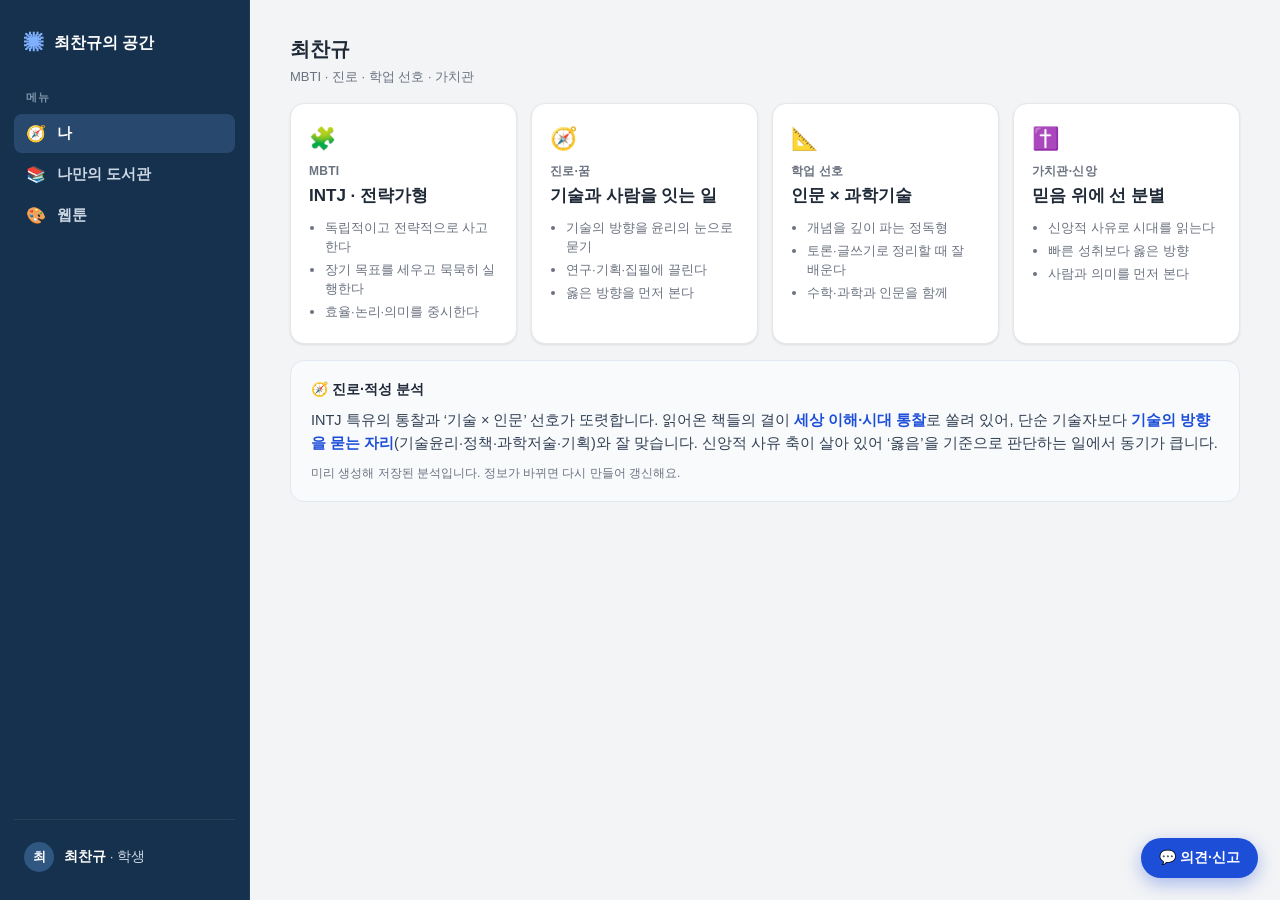
==== commit af2ea700: "웹툰 탭 추가 (네이버 웹툰 기준) — 추가/삭제/필터" ====
--- a/index.html
+++ b/index.html
@@ -17,6 +17,7 @@
         <div class="sb-group">메뉴</div>
         <button class="tab is-active" data-tab="me"><span class="sb-ico">🧭</span><span>나</span></button>
         <button class="tab" data-tab="library"><span class="sb-ico">📚</span><span>나만의 도서관</span></button>
+        <button class="tab" data-tab="webtoon"><span class="sb-ico">🎨</span><span>웹툰</span></button>
       </nav>
       <div class="sb-foot">
         <div class="sb-user">
@@ -113,6 +114,30 @@
           <div class="reco-authors" id="recoAuthors"></div>
         </div>
       </div>
+    </section>
+
+    <!-- ===================== 웹툰 ===================== -->
+    <section id="tab-webtoon" class="tab-panel">
+      <div class="section-head">
+        <h2>🎨 <span id="wtName">나</span>의 웹툰</h2>
+        <p class="muted">네이버 웹툰 기준 · <span id="wtCount">0</span>편</p>
+      </div>
+
+      <div class="toolbar">
+        <div class="toolbar-left">
+          <button class="del-toggle" id="wtDeleteBtn">🗑 삭제</button>
+          <div class="filters" id="wtFilters">
+            <button class="chip is-active" data-wfilter="all">전체</button>
+            <button class="chip" data-wfilter="watching">보는 중</button>
+            <button class="chip" data-wfilter="done">완독</button>
+            <button class="chip" data-wfilter="wish">관심</button>
+          </div>
+        </div>
+        <button class="btn-primary" id="addWebtoonBtn">+ 웹툰 직접 입력</button>
+      </div>
+      <p class="del-hint" id="wtDelHint" hidden>삭제할 웹툰의 ✕ 를 누르세요. 다 했으면 <b>완료</b>를 눌러요.</p>
+
+      <div class="grid grid-books" id="webtoonGrid"></div>
     </section>
     </main>
   </div>
@@ -158,6 +183,39 @@
     </div>
   </div>
 
+  <!-- 웹툰 추가 모달 -->
+  <div class="modal-backdrop" id="wtFormModal" hidden>
+    <div class="modal modal-form">
+      <button class="modal-close" id="wtFormClose">✕  닫기</button>
+      <h3>웹툰 직접 입력 <span class="muted" style="font-weight:500">· 네이버 웹툰 기준</span></h3>
+      <form id="addWebtoonForm" class="book-form">
+        <label>제목 <input name="title" required placeholder="웹툰 제목" /></label>
+        <label>작가 <input name="author" placeholder="글/그림 작가" /></label>
+        <div class="form-row">
+          <label>요일
+            <select name="day">
+              <option value="">미지정</option>
+              <option>월</option><option>화</option><option>수</option><option>목</option>
+              <option>금</option><option>토</option><option>일</option><option>완결</option>
+            </select>
+          </label>
+          <label>장르
+            <select name="genre" id="wtGenreSelect"></select>
+          </label>
+        </div>
+        <label>상태
+          <select name="status">
+            <option value="watching">보는 중</option>
+            <option value="done">완독</option>
+            <option value="wish">관심</option>
+          </select>
+        </label>
+        <p class="form-note">※ 입력한 웹툰은 이 브라우저에 저장돼요(localStorage).</p>
+        <button class="btn-primary" type="submit">웹툰 서재에 추가</button>
+      </form>
+    </div>
+  </div>
+
   <button class="fab" id="fab">💬 의견·신고</button>
 
   <script src="assets/data.js"></script>
--- a/assets/styles.css
+++ b/assets/styles.css
@@ -197,6 +197,8 @@
 .badge { font-size: 11px; padding: 2px 8px; border-radius: 999px; font-weight: 700; }
 .badge.read { background: #e0edff; color: var(--accent); }
 .badge.wish { background: #fff1e6; color: #c2410c; }
+.badge.watching { background: #dcfce7; color: #15803d; }
+.badge.done { background: #ede9fe; color: #6d28d9; }
 
 /* ---------- Reco ---------- */
 .reco { display: grid; grid-template-columns: 1fr 1fr; gap: 14px; align-items: start; }
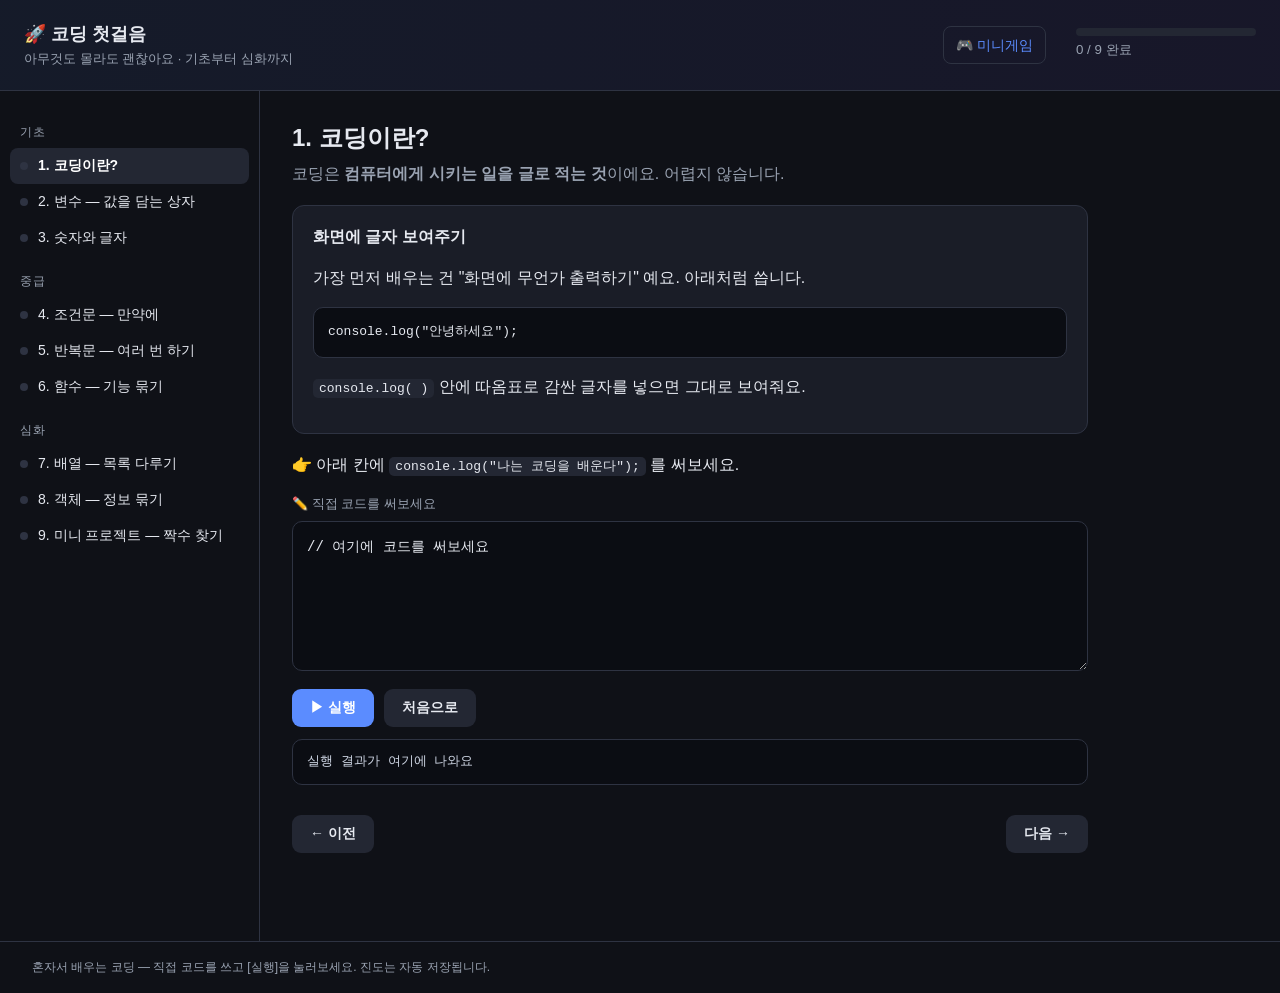
==== commit 59e059b6: "코드 미니게임 6종 추가(적응·발전·심화 각 2): 학습 진도 연동 잠금 해제, 코드로 클리어 판정·기록 저장" ====
--- a/index.html
+++ b/index.html
@@ -1,226 +1,379 @@
 <!DOCTYPE html>
 <html lang="ko">
 <head>
-  <meta charset="UTF-8" />
-  <meta name="viewport" content="width=device-width, initial-scale=1.0" />
-  <title>나의 공간 · 최찬규</title>
-  <link rel="stylesheet" href="assets/styles.css" />
+<meta charset="UTF-8" />
+<meta name="viewport" content="width=device-width, initial-scale=1.0" />
+<title>코딩 첫걸음 — 기초부터 심화까지</title>
+<style>
+  :root {
+    --bg: #0f1117;
+    --panel: #1a1d27;
+    --panel2: #232733;
+    --line: #2e3342;
+    --text: #e6e9f0;
+    --muted: #9aa3b2;
+    --accent: #5b8cff;
+    --accent2: #7c5cff;
+    --ok: #36c98f;
+    --warn: #ffb454;
+    --err: #ff6b6b;
+  }
+  * { box-sizing: border-box; }
+  body {
+    margin: 0;
+    font-family: -apple-system, BlinkMacSystemFont, "Segoe UI", Roboto, "Noto Sans KR", sans-serif;
+    background: var(--bg);
+    color: var(--text);
+    line-height: 1.6;
+  }
+  header {
+    padding: 20px 24px;
+    border-bottom: 1px solid var(--line);
+    display: flex;
+    align-items: center;
+    gap: 14px;
+    background: linear-gradient(90deg, rgba(91,140,255,.08), rgba(124,92,255,.08));
+  }
+  header h1 { font-size: 18px; margin: 0; }
+  header .sub { color: var(--muted); font-size: 13px; }
+  .progress-wrap { margin-left: auto; min-width: 180px; }
+  .bar { height: 8px; background: var(--panel2); border-radius: 8px; overflow: hidden; }
+  .bar > i { display: block; height: 100%; width: 0; background: linear-gradient(90deg, var(--accent), var(--accent2)); transition: width .3s; }
+  .progress-wrap small { color: var(--muted); }
+
+  .layout { display: grid; grid-template-columns: 260px 1fr; min-height: calc(100vh - 65px); }
+  @media (max-width: 820px) { .layout { grid-template-columns: 1fr; } }
+
+  nav {
+    border-right: 1px solid var(--line);
+    padding: 16px 10px;
+    overflow-y: auto;
+  }
+  .group-title { color: var(--muted); font-size: 12px; text-transform: uppercase; letter-spacing: .08em; margin: 16px 10px 6px; }
+  .lesson-btn {
+    display: flex; align-items: center; gap: 10px;
+    width: 100%; text-align: left;
+    background: transparent; border: none; color: var(--text);
+    padding: 9px 10px; border-radius: 8px; cursor: pointer; font-size: 14px;
+  }
+  .lesson-btn:hover { background: var(--panel2); }
+  .lesson-btn.active { background: var(--panel2); color: #fff; font-weight: 600; }
+  .lesson-btn .dot { width: 8px; height: 8px; border-radius: 50%; background: var(--line); flex: none; }
+  .lesson-btn.done .dot { background: var(--ok); }
+
+  main { padding: 28px 32px; max-width: 860px; }
+  h2 { font-size: 24px; margin: 0 0 4px; }
+  .lead { color: var(--muted); margin-top: 0; }
+  .card { background: var(--panel); border: 1px solid var(--line); border-radius: 12px; padding: 18px 20px; margin: 18px 0; }
+  .card h3 { margin: 0 0 8px; font-size: 16px; }
+  code { background: var(--panel2); padding: 2px 6px; border-radius: 5px; font-family: "SF Mono", Menlo, Consolas, monospace; font-size: 13px; }
+  pre { background: #0b0d13; border: 1px solid var(--line); border-radius: 10px; padding: 14px; overflow-x: auto; }
+  pre code { background: none; padding: 0; }
+
+  .editor-label { display: flex; align-items: center; gap: 8px; color: var(--muted); font-size: 13px; margin-bottom: 6px; }
+  textarea.editor {
+    width: 100%; min-height: 150px; resize: vertical;
+    background: #0b0d13; color: #e6e9f0; border: 1px solid var(--line); border-radius: 10px;
+    padding: 14px; font-family: "SF Mono", Menlo, Consolas, monospace; font-size: 14px; line-height: 1.6;
+    tab-size: 2;
+  }
+  .row { display: flex; gap: 10px; align-items: center; margin-top: 10px; flex-wrap: wrap; }
+  button.btn {
+    background: var(--accent); color: #fff; border: none; padding: 10px 18px;
+    border-radius: 9px; font-size: 14px; font-weight: 600; cursor: pointer;
+  }
+  button.btn:hover { filter: brightness(1.08); }
+  button.ghost { background: var(--panel2); color: var(--text); }
+  .output {
+    margin-top: 12px; background: #0b0d13; border: 1px solid var(--line); border-radius: 10px;
+    padding: 12px 14px; font-family: "SF Mono", Menlo, Consolas, monospace; font-size: 13px;
+    white-space: pre-wrap; min-height: 24px; color: #cfd6e4;
+  }
+  .feedback { margin-top: 10px; font-size: 14px; padding: 10px 14px; border-radius: 9px; display: none; }
+  .feedback.show { display: block; }
+  .feedback.ok { background: rgba(54,201,143,.12); color: var(--ok); border: 1px solid rgba(54,201,143,.3); }
+  .feedback.no { background: rgba(255,107,107,.1); color: var(--err); border: 1px solid rgba(255,107,107,.3); }
+
+  .nav-foot { display: flex; justify-content: space-between; margin: 30px 0 60px; }
+  footer { color: var(--muted); font-size: 12px; padding: 16px 32px; border-top: 1px solid var(--line); }
+</style>
 </head>
 <body>
-  <div class="app-shell">
-    <aside class="sidebar">
-      <div class="sb-brand">
-        <span class="brand-mark">✺</span>
-        <span class="brand-name" id="brandName">나의 공간</span>
-      </div>
-      <nav class="sb-nav" id="tabs">
-        <div class="sb-group">메뉴</div>
-        <button class="tab is-active" data-tab="me"><span class="sb-ico">🧭</span><span>나</span></button>
-        <button class="tab" data-tab="library"><span class="sb-ico">📚</span><span>나만의 도서관</span></button>
-        <button class="tab" data-tab="webtoon"><span class="sb-ico">🎨</span><span>웹툰</span></button>
-      </nav>
-      <div class="sb-foot">
-        <div class="sb-user">
-          <span class="sb-avatar" id="sbAvatar">나</span>
-          <span class="sb-uname"><b id="sbName">나</b> · 학생</span>
-        </div>
-      </div>
-    </aside>
-
-    <main class="container">
-    <!-- ========================= 나 ========================= -->
-    <section id="tab-me" class="tab-panel is-active">
-      <!-- 프로필 -->
-      <div class="section-head">
-        <h2 id="meTitle">나</h2>
-        <p class="muted" id="meSub">MBTI · 진로 · 학업 선호 · 가치관</p>
-      </div>
-
-      <div class="grid grid-4" id="profileCards"></div>
-
-      <!-- AI 진로/적성 분석 -->
-      <div class="callout" id="careerCallout">
-        <div class="callout-head">🧭 진로·적성 분석</div>
-        <div class="callout-body" id="careerBody"></div>
-        <div class="callout-foot">미리 생성해 저장된 분석입니다. 정보가 바뀌면 다시 만들어 갱신해요.</div>
-      </div>
-    </section>
-
-    <!-- ===================== 나만의 도서관 ===================== -->
-    <section id="tab-library" class="tab-panel">
-      <!-- 독서 결 -->
-      <div class="section-head">
-        <h2>📖 <span id="gyeolName">나</span>의 독서 결</h2>
-        <p class="muted">읽은 책들이 쌓아 올린 나의 독서 성향</p>
-      </div>
-
-      <div class="gyeol">
-        <div class="gyeol-chart card">
-          <div id="gyeolRadar"></div>
-        </div>
-        <div class="gyeol-side">
-          <div class="stat-row" id="gyeolStats"></div>
-          <div class="callout slim">
-            <div class="callout-head">✨ 독서 결 관찰</div>
-            <div class="callout-body" id="gyeolObserve"></div>
-          </div>
-          <div class="bars" id="gyeolBars"></div>
-        </div>
-      </div>
-      <p class="footnote">
-        막대 — 읽은 책들의 그 결 점수를 <b>누적</b>한 값(많이·깊이 읽을수록 두꺼워짐). 막대 끝 평균은 권수와 무관한 그 결의 평균값(참고).
-        7축은 책 소개·서평을 종합해 AI가 책마다 부여한 특성(1~5)이다. <b>독해 난이도</b>는 어려운 책일수록 높게 잡힌다(가독성 반전).
-      </p>
-
-      <div class="section-head mt">
-        <h2>📚 <span id="libName">나</span>의 서재</h2>
-        <p class="muted"><span id="libCount">0</span>권 · 분류별</p>
-      </div>
-
-      <div class="toolbar">
-        <div class="toolbar-left">
-          <button class="del-toggle" id="deleteModeBtn">🗑 삭제</button>
-          <div class="filters" id="libFilters">
-            <button class="chip is-active" data-filter="all">전체</button>
-            <button class="chip" data-filter="read">읽은 책</button>
-            <button class="chip" data-filter="wish">관심 책</button>
-          </div>
-        </div>
-        <button class="btn-primary" id="addBookBtn">+ 책 직접 입력</button>
-      </div>
-      <p class="del-hint" id="delHint" hidden>삭제할 책의 ✕ 를 누르세요. 다 했으면 <b>완료</b>를 눌러요.</p>
-
-      <div class="grid grid-books" id="bookGrid"></div>
-
-      <!-- 이번 달 신간 -->
-      <div class="section-head mt">
-        <h2>🆕 이번 달 신간</h2>
-        <p class="muted">2026년 6월 · 외부 도서 API 연결 예정 자리</p>
-      </div>
-      <div class="grid grid-books" id="newGrid"></div>
-
-      <!-- 추천 -->
-      <div class="section-head mt">
-        <h2>🎯 나를 위한 추천</h2>
-        <p class="muted">내 서재 기록을 바탕으로 한 추천</p>
-      </div>
-      <div class="reco">
-        <div class="card reco-card">
-          <div class="reco-title">추천 책</div>
-          <div class="reco-books" id="recoBooks"></div>
-        </div>
-        <div class="card reco-card">
-          <div class="reco-title">추천 작가</div>
-          <div class="reco-authors" id="recoAuthors"></div>
-        </div>
-      </div>
-    </section>
-
-    <!-- ===================== 웹툰 ===================== -->
-    <section id="tab-webtoon" class="tab-panel">
-      <div class="section-head">
-        <h2>🎨 <span id="wtName">나</span>의 웹툰</h2>
-        <p class="muted">네이버 웹툰 기준 · <span id="wtCount">0</span>편</p>
-      </div>
-
-      <div class="toolbar">
-        <div class="toolbar-left">
-          <button class="del-toggle" id="wtDeleteBtn">🗑 삭제</button>
-          <div class="filters" id="wtFilters">
-            <button class="chip is-active" data-wfilter="all">전체</button>
-            <button class="chip" data-wfilter="watching">보는 중</button>
-            <button class="chip" data-wfilter="done">완독</button>
-            <button class="chip" data-wfilter="wish">관심</button>
-          </div>
-        </div>
-        <button class="btn-primary" id="addWebtoonBtn">+ 웹툰 직접 입력</button>
-      </div>
-      <p class="del-hint" id="wtDelHint" hidden>삭제할 웹툰의 ✕ 를 누르세요. 다 했으면 <b>완료</b>를 눌러요.</p>
-
-      <div class="grid grid-books" id="webtoonGrid"></div>
-    </section>
-    </main>
+<header>
+  <div>
+    <h1>🚀 코딩 첫걸음</h1>
+    <div class="sub">아무것도 몰라도 괜찮아요 · 기초부터 심화까지</div>
   </div>
-
-  <!-- 책 상세 모달 -->
-  <div class="modal-backdrop" id="bookModal" hidden>
-    <div class="modal" role="dialog" aria-modal="true">
-      <button class="modal-close" id="modalClose">←  돌아가기</button>
-      <div id="modalBody"></div>
+  <a href="games.html" style="margin-left:auto;color:var(--accent);text-decoration:none;font-size:14px;border:1px solid var(--line);padding:7px 12px;border-radius:8px;">🎮 미니게임</a>
+  <div class="progress-wrap" style="margin-left:16px;">
+    <div class="bar"><i id="progbar"></i></div>
+    <small id="progtext">0 / 0 완료</small>
+  </div>
+</header>
+
+<div class="layout">
+  <nav id="nav"></nav>
+  <main id="main"></main>
+</div>
+
+<footer>혼자서 배우는 코딩 — 직접 코드를 쓰고 [실행]을 눌러보세요. 진도는 자동 저장됩니다.</footer>
+
+<script>
+/* ---------------------------------------------------------------
+   커리큘럼 데이터
+   각 레슨: id, 그룹, 제목, 설명(html), 시작코드, 정답체크(check)
+   check(output, code) -> true 면 통과
+---------------------------------------------------------------- */
+const LESSONS = [
+  // ===== 기초 =====
+  {
+    id: "intro", group: "기초", title: "1. 코딩이란?",
+    body: `
+      <p class="lead">코딩은 <b>컴퓨터에게 시키는 일을 글로 적는 것</b>이에요. 어렵지 않습니다.</p>
+      <div class="card">
+        <h3>화면에 글자 보여주기</h3>
+        <p>가장 먼저 배우는 건 "화면에 무언가 출력하기" 예요. 아래처럼 씁니다.</p>
+        <pre><code>console.log("안녕하세요");</code></pre>
+        <p><code>console.log( )</code> 안에 따옴표로 감싼 글자를 넣으면 그대로 보여줘요.</p>
+      </div>
+      <p>👉 아래 칸에 <code>console.log("나는 코딩을 배운다");</code> 를 써보세요.</p>`,
+    start: '// 여기에 코드를 써보세요\n',
+    check: (out) => out.includes("나는 코딩을 배운다")
+  },
+  {
+    id: "var", group: "기초", title: "2. 변수 — 값을 담는 상자",
+    body: `
+      <p class="lead">변수는 값을 담아두는 <b>이름표 붙은 상자</b>예요.</p>
+      <div class="card">
+        <h3>변수 만들기</h3>
+        <pre><code>let name = "철수";
+console.log(name);</code></pre>
+        <p><code>let 이름 = 값</code> 형태로 상자를 만들고, 그 이름을 부르면 안의 값이 나와요.</p>
+      </div>
+      <p>👉 <code>age</code> 라는 변수에 자기 나이를 넣고 <code>console.log(age)</code> 로 출력해보세요.</p>`,
+    start: 'let age = \nconsole.log(age);',
+    check: (out) => /\d+/.test(out.trim())
+  },
+  {
+    id: "type", group: "기초", title: "3. 숫자와 글자",
+    body: `
+      <p class="lead">컴퓨터는 <b>숫자</b>와 <b>글자(문자열)</b>를 다르게 다뤄요.</p>
+      <div class="card">
+        <h3>숫자는 계산이 되고, 글자는 따옴표</h3>
+        <pre><code>let a = 10;        // 숫자
+let b = "10";      // 글자(문자열)
+console.log(a + 5);   // 15
+console.log(b + 5);   // "105" (글자 뒤에 붙음)</code></pre>
+      </div>
+      <p>👉 <code>3 + 4</code> 의 결과를 출력해서 <b>7</b>이 나오게 해보세요.</p>`,
+    start: 'console.log( );',
+    check: (out) => out.trim().split(/\s+/).includes("7")
+  },
+  // ===== 중급 =====
+  {
+    id: "if", group: "중급", title: "4. 조건문 — 만약에",
+    body: `
+      <p class="lead">"만약 ~라면 이걸 해라" 를 코드로 쓰는 게 조건문이에요.</p>
+      <div class="card">
+        <h3>if 문</h3>
+        <pre><code>let score = 80;
+if (score >= 60) {
+  console.log("합격");
+} else {
+  console.log("불합격");
+}</code></pre>
+      </div>
+      <p>👉 <code>score</code> 를 <b>50</b>으로 바꿔서 "불합격" 이 나오게 해보세요.</p>`,
+    start: 'let score = 80;\nif (score >= 60) {\n  console.log("합격");\n} else {\n  console.log("불합격");\n}',
+    check: (out) => out.includes("불합격")
+  },
+  {
+    id: "loop", group: "중급", title: "5. 반복문 — 여러 번 하기",
+    body: `
+      <p class="lead">같은 일을 여러 번 시킬 땐 반복문을 써요. 복사붙여넣기 안 해도 돼요!</p>
+      <div class="card">
+        <h3>for 반복문</h3>
+        <pre><code>for (let i = 1; i <= 3; i++) {
+  console.log(i);
+}
+// 1, 2, 3 이 차례로 나옴</code></pre>
+      </div>
+      <p>👉 <b>1부터 5까지</b> 숫자를 차례로 출력해보세요.</p>`,
+    start: 'for (let i = 1; i <= 3; i++) {\n  console.log(i);\n}',
+    check: (out) => ["1","2","3","4","5"].every(n => out.includes(n))
+  },
+  {
+    id: "func", group: "중급", title: "6. 함수 — 기능 묶기",
+    body: `
+      <p class="lead">자주 쓰는 코드를 <b>이름 붙여 묶어두고</b> 필요할 때 부르는 게 함수예요.</p>
+      <div class="card">
+        <h3>함수 만들고 부르기</h3>
+        <pre><code>function hello(name) {
+  console.log("안녕, " + name);
+}
+hello("영희");   // 안녕, 영희</code></pre>
+      </div>
+      <p>👉 <code>hello</code> 함수를 본인 이름으로 한 번 더 불러보세요.</p>`,
+    start: 'function hello(name) {\n  console.log("안녕, " + name);\n}\nhello("영희");',
+    check: (out) => out.split("안녕,").length >= 3
+  },
+  // ===== 심화 =====
+  {
+    id: "array", group: "심화", title: "7. 배열 — 목록 다루기",
+    body: `
+      <p class="lead">여러 값을 하나의 <b>목록</b>으로 묶는 게 배열이에요.</p>
+      <div class="card">
+        <h3>배열과 반복</h3>
+        <pre><code>let fruits = ["사과", "바나나", "포도"];
+for (let f of fruits) {
+  console.log(f);
+}</code></pre>
+      </div>
+      <p>👉 좋아하는 음식 3개를 배열에 넣고 하나씩 출력해보세요.</p>`,
+    start: 'let foods = ["", "", ""];\nfor (let f of foods) {\n  console.log(f);\n}',
+    check: (out) => out.trim().split("\n").filter(l => l.trim()).length >= 3
+  },
+  {
+    id: "object", group: "심화", title: "8. 객체 — 정보 묶기",
+    body: `
+      <p class="lead">하나의 대상이 가진 여러 정보를 묶을 땐 객체를 써요. (이름·나이·취미...)</p>
+      <div class="card">
+        <h3>객체 만들기</h3>
+        <pre><code>let person = {
+  name: "철수",
+  age: 15
+};
+console.log(person.name + "은 " + person.age + "살");</code></pre>
+      </div>
+      <p>👉 본인을 나타내는 객체를 만들고, "이름은 N살" 형식으로 출력해보세요.</p>`,
+    start: 'let me = {\n  name: "",\n  age: 0\n};\nconsole.log( );',
+    check: (out) => /살/.test(out)
+  },
+  {
+    id: "project", group: "심화", title: "9. 미니 프로젝트 — 짝수 찾기",
+    body: `
+      <p class="lead">지금까지 배운 걸 합쳐 작은 프로그램을 만들어봐요. 🎉</p>
+      <div class="card">
+        <h3>도전 과제</h3>
+        <p><b>1부터 10까지</b> 중에서 <b>짝수만</b> 출력하세요.</p>
+        <p>힌트: 반복문 + 조건문 + <code>%</code> (나머지). <code>i % 2 === 0</code> 이면 짝수예요.</p>
+        <pre><code>// i % 2 는 i를 2로 나눈 나머지</code></pre>
+      </div>
+      <p>👉 결과로 2, 4, 6, 8, 10 이 나오면 성공!</p>`,
+    start: 'for (let i = 1; i <= 10; i++) {\n  // 여기에 조건문을 넣어보세요\n}',
+    check: (out) => {
+      const nums = out.match(/\d+/g) || [];
+      return ["2","4","6","8","10"].every(n => nums.includes(n)) && !nums.includes("1") && !nums.includes("3");
+    }
+  }
+];
+
+/* ---------------- 상태 / 저장 ---------------- */
+const STORE_KEY = "coding-first-step-progress";
+let done = JSON.parse(localStorage.getItem(STORE_KEY) || "{}");
+let current = 0;
+
+function save() { localStorage.setItem(STORE_KEY, JSON.stringify(done)); }
+
+/* ---------------- 사이드바 ---------------- */
+function renderNav() {
+  const nav = document.getElementById("nav");
+  nav.innerHTML = "";
+  let lastGroup = null;
+  LESSONS.forEach((les, i) => {
+    if (les.group !== lastGroup) {
+      const g = document.createElement("div");
+      g.className = "group-title";
+      g.textContent = les.group;
+      nav.appendChild(g);
+      lastGroup = les.group;
+    }
+    const b = document.createElement("button");
+    b.className = "lesson-btn" + (i === current ? " active" : "") + (done[les.id] ? " done" : "");
+    b.innerHTML = `<span class="dot"></span><span>${les.title}</span>`;
+    b.onclick = () => { current = i; render(); };
+    nav.appendChild(b);
+  });
+  // 진도율
+  const total = LESSONS.length;
+  const cnt = LESSONS.filter(l => done[l.id]).length;
+  document.getElementById("progbar").style.width = (cnt / total * 100) + "%";
+  document.getElementById("progtext").textContent = `${cnt} / ${total} 완료`;
+}
+
+/* ---------------- 본문 ---------------- */
+function render() {
+  renderNav();
+  const les = LESSONS[current];
+  const main = document.getElementById("main");
+  main.innerHTML = `
+    <h2>${les.title}</h2>
+    ${les.body}
+    <div class="editor-label">✏️ 직접 코드를 써보세요</div>
+    <textarea class="editor" id="code" spellcheck="false">${les.start}</textarea>
+    <div class="row">
+      <button class="btn" id="run">▶ 실행</button>
+      <button class="btn ghost" id="reset">처음으로</button>
     </div>
-  </div>
-
-  <!-- 책 추가 모달 -->
-  <div class="modal-backdrop" id="formModal" hidden>
-    <div class="modal modal-form">
-      <button class="modal-close" id="formClose">✕  닫기</button>
-      <h3>책 직접 입력</h3>
-      <form id="addBookForm" class="book-form">
-        <label>제목 <input name="title" required placeholder="책 제목" /></label>
-        <label>저자 <input name="author" placeholder="지은이" /></label>
-        <div class="form-row">
-          <label>출판사 <input name="publisher" placeholder="출판사" /></label>
-          <label>출간연도 <input name="year" placeholder="2025" /></label>
-        </div>
-        <div class="form-row">
-          <label>장르
-            <select name="genre">
-              <option>인문</option><option>자기계발</option><option>신앙</option>
-              <option>과학기술</option><option>소설</option><option>경제·경영</option>
-              <option>역사</option><option>에세이</option><option>기타</option>
-            </select>
-          </label>
-          <label>상태
-            <select name="status">
-              <option value="read">읽은 책</option>
-              <option value="wish">관심 책</option>
-            </select>
-          </label>
-        </div>
-        <p class="form-note">※ 7축 결·AI 줄거리·추천 별점은 저장 후 나중에 한 번 생성해 채웁니다(미리 생성·저장 방식).</p>
-        <button class="btn-primary" type="submit">서재에 추가</button>
-      </form>
+    <div class="output" id="output">실행 결과가 여기에 나와요</div>
+    <div class="feedback" id="feedback"></div>
+    <div class="nav-foot">
+      <button class="btn ghost" id="prev" ${current === 0 ? "disabled" : ""}>← 이전</button>
+      <button class="btn ghost" id="next" ${current === LESSONS.length - 1 ? "disabled" : ""}>다음 →</button>
     </div>
-  </div>
-
-  <!-- 웹툰 추가 모달 -->
-  <div class="modal-backdrop" id="wtFormModal" hidden>
-    <div class="modal modal-form">
-      <button class="modal-close" id="wtFormClose">✕  닫기</button>
-      <h3>웹툰 직접 입력 <span class="muted" style="font-weight:500">· 네이버 웹툰 기준</span></h3>
-      <form id="addWebtoonForm" class="book-form">
-        <label>제목 <input name="title" required placeholder="웹툰 제목" /></label>
-        <label>작가 <input name="author" placeholder="글/그림 작가" /></label>
-        <div class="form-row">
-          <label>요일
-            <select name="day">
-              <option value="">미지정</option>
-              <option>월</option><option>화</option><option>수</option><option>목</option>
-              <option>금</option><option>토</option><option>일</option><option>완결</option>
-            </select>
-          </label>
-          <label>장르
-            <select name="genre" id="wtGenreSelect"></select>
-          </label>
-        </div>
-        <label>상태
-          <select name="status">
-            <option value="watching">보는 중</option>
-            <option value="done">완독</option>
-            <option value="wish">관심</option>
-          </select>
-        </label>
-        <p class="form-note">※ 입력한 웹툰은 이 브라우저에 저장돼요(localStorage).</p>
-        <button class="btn-primary" type="submit">웹툰 서재에 추가</button>
-      </form>
-    </div>
-  </div>
-
-  <button class="fab" id="fab">💬 의견·신고</button>
-
-  <script src="assets/data.js"></script>
-  <script src="assets/books.js"></script>
-  <script src="assets/charts.js"></script>
-  <script src="assets/app.js"></script>
+  `;
+  document.getElementById("run").onclick = runCode;
+  document.getElementById("reset").onclick = () => { document.getElementById("code").value = les.start; };
+  document.getElementById("prev").onclick = () => { if (current > 0) { current--; render(); } };
+  document.getElementById("next").onclick = () => { if (current < LESSONS.length - 1) { current++; render(); } };
+  // 탭 키로 들여쓰기
+  document.getElementById("code").addEventListener("keydown", (e) => {
+    if (e.key === "Tab") { e.preventDefault();
+      const t = e.target, s = t.selectionStart;
+      t.value = t.value.slice(0, s) + "  " + t.value.slice(t.selectionEnd);
+      t.selectionStart = t.selectionEnd = s + 2;
+    }
+  });
+  window.scrollTo(0, 0);
+}
+
+/* ---------------- 코드 실행 (안전한 출력 캡처) ---------------- */
+function runCode() {
+  const code = document.getElementById("code").value;
+  const out = document.getElementById("output");
+  const fb = document.getElementById("feedback");
+  const logs = [];
+  const fakeConsole = { log: (...a) => logs.push(a.map(String).join(" ")) };
+  let error = null;
+  try {
+    const fn = new Function("console", code);
+    fn(fakeConsole);
+  } catch (e) { error = e.message; }
+
+  const text = logs.join("\n");
+  if (error) {
+    out.textContent = "⚠️ 오류: " + error;
+    out.style.color = "var(--err)";
+  } else {
+    out.textContent = text || "(출력된 내용이 없어요)";
+    out.style.color = "#cfd6e4";
+  }
+
+  // 정답 체크
+  const les = LESSONS[current];
+  if (!error && les.check(text, code)) {
+    fb.className = "feedback show ok";
+    fb.textContent = "🎉 정답이에요! 다음 레슨으로 넘어가 보세요.";
+    if (!done[les.id]) { done[les.id] = true; save(); renderNav(); }
+  } else if (!error) {
+    fb.className = "feedback show no";
+    fb.textContent = "거의 다 왔어요! 결과를 보고 조금만 더 고쳐보세요.";
+  } else {
+    fb.className = "feedback";
+  }
+}
+
+render();
+</script>
 </body>
 </html>
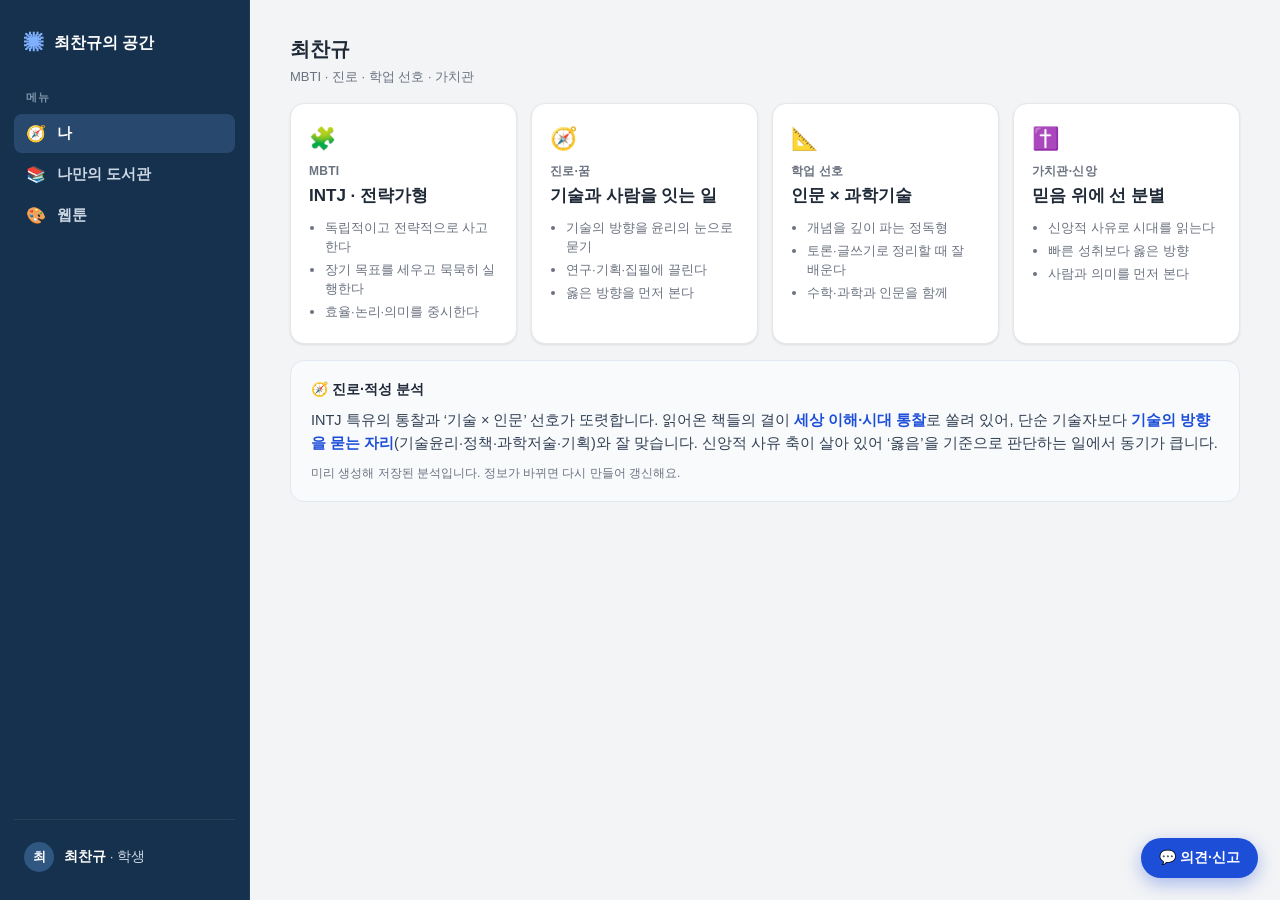
==== commit 68c85678: "웹툰 표지 붙여넣기 + 설정·등장인물(인물 상세) 기능, 시드 웹툰 구조 추가" ====
--- a/index.html
+++ b/index.html
@@ -1,379 +1,270 @@
 <!DOCTYPE html>
 <html lang="ko">
 <head>
-<meta charset="UTF-8" />
-<meta name="viewport" content="width=device-width, initial-scale=1.0" />
-<title>코딩 첫걸음 — 기초부터 심화까지</title>
-<style>
-  :root {
-    --bg: #0f1117;
-    --panel: #1a1d27;
-    --panel2: #232733;
-    --line: #2e3342;
-    --text: #e6e9f0;
-    --muted: #9aa3b2;
-    --accent: #5b8cff;
-    --accent2: #7c5cff;
-    --ok: #36c98f;
-    --warn: #ffb454;
-    --err: #ff6b6b;
-  }
-  * { box-sizing: border-box; }
-  body {
-    margin: 0;
-    font-family: -apple-system, BlinkMacSystemFont, "Segoe UI", Roboto, "Noto Sans KR", sans-serif;
-    background: var(--bg);
-    color: var(--text);
-    line-height: 1.6;
-  }
-  header {
-    padding: 20px 24px;
-    border-bottom: 1px solid var(--line);
-    display: flex;
-    align-items: center;
-    gap: 14px;
-    background: linear-gradient(90deg, rgba(91,140,255,.08), rgba(124,92,255,.08));
-  }
-  header h1 { font-size: 18px; margin: 0; }
-  header .sub { color: var(--muted); font-size: 13px; }
-  .progress-wrap { margin-left: auto; min-width: 180px; }
-  .bar { height: 8px; background: var(--panel2); border-radius: 8px; overflow: hidden; }
-  .bar > i { display: block; height: 100%; width: 0; background: linear-gradient(90deg, var(--accent), var(--accent2)); transition: width .3s; }
-  .progress-wrap small { color: var(--muted); }
-
-  .layout { display: grid; grid-template-columns: 260px 1fr; min-height: calc(100vh - 65px); }
-  @media (max-width: 820px) { .layout { grid-template-columns: 1fr; } }
-
-  nav {
-    border-right: 1px solid var(--line);
-    padding: 16px 10px;
-    overflow-y: auto;
-  }
-  .group-title { color: var(--muted); font-size: 12px; text-transform: uppercase; letter-spacing: .08em; margin: 16px 10px 6px; }
-  .lesson-btn {
-    display: flex; align-items: center; gap: 10px;
-    width: 100%; text-align: left;
-    background: transparent; border: none; color: var(--text);
-    padding: 9px 10px; border-radius: 8px; cursor: pointer; font-size: 14px;
-  }
-  .lesson-btn:hover { background: var(--panel2); }
-  .lesson-btn.active { background: var(--panel2); color: #fff; font-weight: 600; }
-  .lesson-btn .dot { width: 8px; height: 8px; border-radius: 50%; background: var(--line); flex: none; }
-  .lesson-btn.done .dot { background: var(--ok); }
-
-  main { padding: 28px 32px; max-width: 860px; }
-  h2 { font-size: 24px; margin: 0 0 4px; }
-  .lead { color: var(--muted); margin-top: 0; }
-  .card { background: var(--panel); border: 1px solid var(--line); border-radius: 12px; padding: 18px 20px; margin: 18px 0; }
-  .card h3 { margin: 0 0 8px; font-size: 16px; }
-  code { background: var(--panel2); padding: 2px 6px; border-radius: 5px; font-family: "SF Mono", Menlo, Consolas, monospace; font-size: 13px; }
-  pre { background: #0b0d13; border: 1px solid var(--line); border-radius: 10px; padding: 14px; overflow-x: auto; }
-  pre code { background: none; padding: 0; }
-
-  .editor-label { display: flex; align-items: center; gap: 8px; color: var(--muted); font-size: 13px; margin-bottom: 6px; }
-  textarea.editor {
-    width: 100%; min-height: 150px; resize: vertical;
-    background: #0b0d13; color: #e6e9f0; border: 1px solid var(--line); border-radius: 10px;
-    padding: 14px; font-family: "SF Mono", Menlo, Consolas, monospace; font-size: 14px; line-height: 1.6;
-    tab-size: 2;
-  }
-  .row { display: flex; gap: 10px; align-items: center; margin-top: 10px; flex-wrap: wrap; }
-  button.btn {
-    background: var(--accent); color: #fff; border: none; padding: 10px 18px;
-    border-radius: 9px; font-size: 14px; font-weight: 600; cursor: pointer;
-  }
-  button.btn:hover { filter: brightness(1.08); }
-  button.ghost { background: var(--panel2); color: var(--text); }
-  .output {
-    margin-top: 12px; background: #0b0d13; border: 1px solid var(--line); border-radius: 10px;
-    padding: 12px 14px; font-family: "SF Mono", Menlo, Consolas, monospace; font-size: 13px;
-    white-space: pre-wrap; min-height: 24px; color: #cfd6e4;
-  }
-  .feedback { margin-top: 10px; font-size: 14px; padding: 10px 14px; border-radius: 9px; display: none; }
-  .feedback.show { display: block; }
-  .feedback.ok { background: rgba(54,201,143,.12); color: var(--ok); border: 1px solid rgba(54,201,143,.3); }
-  .feedback.no { background: rgba(255,107,107,.1); color: var(--err); border: 1px solid rgba(255,107,107,.3); }
-
-  .nav-foot { display: flex; justify-content: space-between; margin: 30px 0 60px; }
-  footer { color: var(--muted); font-size: 12px; padding: 16px 32px; border-top: 1px solid var(--line); }
-</style>
+  <meta charset="UTF-8" />
+  <meta name="viewport" content="width=device-width, initial-scale=1.0" />
+  <title>나의 공간 · 최찬규</title>
+  <link rel="stylesheet" href="assets/styles.css" />
 </head>
 <body>
-<header>
-  <div>
-    <h1>🚀 코딩 첫걸음</h1>
-    <div class="sub">아무것도 몰라도 괜찮아요 · 기초부터 심화까지</div>
-  </div>
-  <a href="games.html" style="margin-left:auto;color:var(--accent);text-decoration:none;font-size:14px;border:1px solid var(--line);padding:7px 12px;border-radius:8px;">🎮 미니게임</a>
-  <div class="progress-wrap" style="margin-left:16px;">
-    <div class="bar"><i id="progbar"></i></div>
-    <small id="progtext">0 / 0 완료</small>
-  </div>
-</header>
-
-<div class="layout">
-  <nav id="nav"></nav>
-  <main id="main"></main>
-</div>
-
-<footer>혼자서 배우는 코딩 — 직접 코드를 쓰고 [실행]을 눌러보세요. 진도는 자동 저장됩니다.</footer>
-
-<script>
-/* ---------------------------------------------------------------
-   커리큘럼 데이터
-   각 레슨: id, 그룹, 제목, 설명(html), 시작코드, 정답체크(check)
-   check(output, code) -> true 면 통과
----------------------------------------------------------------- */
-const LESSONS = [
-  // ===== 기초 =====
-  {
-    id: "intro", group: "기초", title: "1. 코딩이란?",
-    body: `
-      <p class="lead">코딩은 <b>컴퓨터에게 시키는 일을 글로 적는 것</b>이에요. 어렵지 않습니다.</p>
-      <div class="card">
-        <h3>화면에 글자 보여주기</h3>
-        <p>가장 먼저 배우는 건 "화면에 무언가 출력하기" 예요. 아래처럼 씁니다.</p>
-        <pre><code>console.log("안녕하세요");</code></pre>
-        <p><code>console.log( )</code> 안에 따옴표로 감싼 글자를 넣으면 그대로 보여줘요.</p>
-      </div>
-      <p>👉 아래 칸에 <code>console.log("나는 코딩을 배운다");</code> 를 써보세요.</p>`,
-    start: '// 여기에 코드를 써보세요\n',
-    check: (out) => out.includes("나는 코딩을 배운다")
-  },
-  {
-    id: "var", group: "기초", title: "2. 변수 — 값을 담는 상자",
-    body: `
-      <p class="lead">변수는 값을 담아두는 <b>이름표 붙은 상자</b>예요.</p>
-      <div class="card">
-        <h3>변수 만들기</h3>
-        <pre><code>let name = "철수";
-console.log(name);</code></pre>
-        <p><code>let 이름 = 값</code> 형태로 상자를 만들고, 그 이름을 부르면 안의 값이 나와요.</p>
-      </div>
-      <p>👉 <code>age</code> 라는 변수에 자기 나이를 넣고 <code>console.log(age)</code> 로 출력해보세요.</p>`,
-    start: 'let age = \nconsole.log(age);',
-    check: (out) => /\d+/.test(out.trim())
-  },
-  {
-    id: "type", group: "기초", title: "3. 숫자와 글자",
-    body: `
-      <p class="lead">컴퓨터는 <b>숫자</b>와 <b>글자(문자열)</b>를 다르게 다뤄요.</p>
-      <div class="card">
-        <h3>숫자는 계산이 되고, 글자는 따옴표</h3>
-        <pre><code>let a = 10;        // 숫자
-let b = "10";      // 글자(문자열)
-console.log(a + 5);   // 15
-console.log(b + 5);   // "105" (글자 뒤에 붙음)</code></pre>
-      </div>
-      <p>👉 <code>3 + 4</code> 의 결과를 출력해서 <b>7</b>이 나오게 해보세요.</p>`,
-    start: 'console.log( );',
-    check: (out) => out.trim().split(/\s+/).includes("7")
-  },
-  // ===== 중급 =====
-  {
-    id: "if", group: "중급", title: "4. 조건문 — 만약에",
-    body: `
-      <p class="lead">"만약 ~라면 이걸 해라" 를 코드로 쓰는 게 조건문이에요.</p>
-      <div class="card">
-        <h3>if 문</h3>
-        <pre><code>let score = 80;
-if (score >= 60) {
-  console.log("합격");
-} else {
-  console.log("불합격");
-}</code></pre>
-      </div>
-      <p>👉 <code>score</code> 를 <b>50</b>으로 바꿔서 "불합격" 이 나오게 해보세요.</p>`,
-    start: 'let score = 80;\nif (score >= 60) {\n  console.log("합격");\n} else {\n  console.log("불합격");\n}',
-    check: (out) => out.includes("불합격")
-  },
-  {
-    id: "loop", group: "중급", title: "5. 반복문 — 여러 번 하기",
-    body: `
-      <p class="lead">같은 일을 여러 번 시킬 땐 반복문을 써요. 복사붙여넣기 안 해도 돼요!</p>
-      <div class="card">
-        <h3>for 반복문</h3>
-        <pre><code>for (let i = 1; i <= 3; i++) {
-  console.log(i);
-}
-// 1, 2, 3 이 차례로 나옴</code></pre>
-      </div>
-      <p>👉 <b>1부터 5까지</b> 숫자를 차례로 출력해보세요.</p>`,
-    start: 'for (let i = 1; i <= 3; i++) {\n  console.log(i);\n}',
-    check: (out) => ["1","2","3","4","5"].every(n => out.includes(n))
-  },
-  {
-    id: "func", group: "중급", title: "6. 함수 — 기능 묶기",
-    body: `
-      <p class="lead">자주 쓰는 코드를 <b>이름 붙여 묶어두고</b> 필요할 때 부르는 게 함수예요.</p>
-      <div class="card">
-        <h3>함수 만들고 부르기</h3>
-        <pre><code>function hello(name) {
-  console.log("안녕, " + name);
-}
-hello("영희");   // 안녕, 영희</code></pre>
-      </div>
-      <p>👉 <code>hello</code> 함수를 본인 이름으로 한 번 더 불러보세요.</p>`,
-    start: 'function hello(name) {\n  console.log("안녕, " + name);\n}\nhello("영희");',
-    check: (out) => out.split("안녕,").length >= 3
-  },
-  // ===== 심화 =====
-  {
-    id: "array", group: "심화", title: "7. 배열 — 목록 다루기",
-    body: `
-      <p class="lead">여러 값을 하나의 <b>목록</b>으로 묶는 게 배열이에요.</p>
-      <div class="card">
-        <h3>배열과 반복</h3>
-        <pre><code>let fruits = ["사과", "바나나", "포도"];
-for (let f of fruits) {
-  console.log(f);
-}</code></pre>
-      </div>
-      <p>👉 좋아하는 음식 3개를 배열에 넣고 하나씩 출력해보세요.</p>`,
-    start: 'let foods = ["", "", ""];\nfor (let f of foods) {\n  console.log(f);\n}',
-    check: (out) => out.trim().split("\n").filter(l => l.trim()).length >= 3
-  },
-  {
-    id: "object", group: "심화", title: "8. 객체 — 정보 묶기",
-    body: `
-      <p class="lead">하나의 대상이 가진 여러 정보를 묶을 땐 객체를 써요. (이름·나이·취미...)</p>
-      <div class="card">
-        <h3>객체 만들기</h3>
-        <pre><code>let person = {
-  name: "철수",
-  age: 15
-};
-console.log(person.name + "은 " + person.age + "살");</code></pre>
-      </div>
-      <p>👉 본인을 나타내는 객체를 만들고, "이름은 N살" 형식으로 출력해보세요.</p>`,
-    start: 'let me = {\n  name: "",\n  age: 0\n};\nconsole.log( );',
-    check: (out) => /살/.test(out)
-  },
-  {
-    id: "project", group: "심화", title: "9. 미니 프로젝트 — 짝수 찾기",
-    body: `
-      <p class="lead">지금까지 배운 걸 합쳐 작은 프로그램을 만들어봐요. 🎉</p>
-      <div class="card">
-        <h3>도전 과제</h3>
-        <p><b>1부터 10까지</b> 중에서 <b>짝수만</b> 출력하세요.</p>
-        <p>힌트: 반복문 + 조건문 + <code>%</code> (나머지). <code>i % 2 === 0</code> 이면 짝수예요.</p>
-        <pre><code>// i % 2 는 i를 2로 나눈 나머지</code></pre>
-      </div>
-      <p>👉 결과로 2, 4, 6, 8, 10 이 나오면 성공!</p>`,
-    start: 'for (let i = 1; i <= 10; i++) {\n  // 여기에 조건문을 넣어보세요\n}',
-    check: (out) => {
-      const nums = out.match(/\d+/g) || [];
-      return ["2","4","6","8","10"].every(n => nums.includes(n)) && !nums.includes("1") && !nums.includes("3");
-    }
-  }
-];
-
-/* ---------------- 상태 / 저장 ---------------- */
-const STORE_KEY = "coding-first-step-progress";
-let done = JSON.parse(localStorage.getItem(STORE_KEY) || "{}");
-let current = 0;
-
-function save() { localStorage.setItem(STORE_KEY, JSON.stringify(done)); }
-
-/* ---------------- 사이드바 ---------------- */
-function renderNav() {
-  const nav = document.getElementById("nav");
-  nav.innerHTML = "";
-  let lastGroup = null;
-  LESSONS.forEach((les, i) => {
-    if (les.group !== lastGroup) {
-      const g = document.createElement("div");
-      g.className = "group-title";
-      g.textContent = les.group;
-      nav.appendChild(g);
-      lastGroup = les.group;
-    }
-    const b = document.createElement("button");
-    b.className = "lesson-btn" + (i === current ? " active" : "") + (done[les.id] ? " done" : "");
-    b.innerHTML = `<span class="dot"></span><span>${les.title}</span>`;
-    b.onclick = () => { current = i; render(); };
-    nav.appendChild(b);
-  });
-  // 진도율
-  const total = LESSONS.length;
-  const cnt = LESSONS.filter(l => done[l.id]).length;
-  document.getElementById("progbar").style.width = (cnt / total * 100) + "%";
-  document.getElementById("progtext").textContent = `${cnt} / ${total} 완료`;
-}
-
-/* ---------------- 본문 ---------------- */
-function render() {
-  renderNav();
-  const les = LESSONS[current];
-  const main = document.getElementById("main");
-  main.innerHTML = `
-    <h2>${les.title}</h2>
-    ${les.body}
-    <div class="editor-label">✏️ 직접 코드를 써보세요</div>
-    <textarea class="editor" id="code" spellcheck="false">${les.start}</textarea>
-    <div class="row">
-      <button class="btn" id="run">▶ 실행</button>
-      <button class="btn ghost" id="reset">처음으로</button>
+  <div class="app-shell">
+    <aside class="sidebar">
+      <div class="sb-brand">
+        <span class="brand-mark">✺</span>
+        <span class="brand-name" id="brandName">나의 공간</span>
+      </div>
+      <nav class="sb-nav" id="tabs">
+        <div class="sb-group">메뉴</div>
+        <button class="tab is-active" data-tab="me"><span class="sb-ico">🧭</span><span>나</span></button>
+        <button class="tab" data-tab="library"><span class="sb-ico">📚</span><span>나만의 도서관</span></button>
+        <button class="tab" data-tab="webtoon"><span class="sb-ico">🎨</span><span>웹툰</span></button>
+      </nav>
+      <div class="sb-foot">
+        <div class="sb-user">
+          <span class="sb-avatar" id="sbAvatar">나</span>
+          <span class="sb-uname"><b id="sbName">나</b> · 학생</span>
+        </div>
+      </div>
+    </aside>
+
+    <main class="container">
+    <!-- ========================= 나 ========================= -->
+    <section id="tab-me" class="tab-panel is-active">
+      <!-- 프로필 -->
+      <div class="section-head">
+        <h2 id="meTitle">나</h2>
+        <p class="muted" id="meSub">MBTI · 진로 · 학업 선호 · 가치관</p>
+      </div>
+
+      <div class="grid grid-4" id="profileCards"></div>
+
+      <!-- AI 진로/적성 분석 -->
+      <div class="callout" id="careerCallout">
+        <div class="callout-head">🧭 진로·적성 분석</div>
+        <div class="callout-body" id="careerBody"></div>
+        <div class="callout-foot">미리 생성해 저장된 분석입니다. 정보가 바뀌면 다시 만들어 갱신해요.</div>
+      </div>
+    </section>
+
+    <!-- ===================== 나만의 도서관 ===================== -->
+    <section id="tab-library" class="tab-panel">
+      <!-- 독서 결 -->
+      <div class="section-head">
+        <h2>📖 <span id="gyeolName">나</span>의 독서 결</h2>
+        <p class="muted">읽은 책들이 쌓아 올린 나의 독서 성향</p>
+      </div>
+
+      <div class="gyeol">
+        <div class="gyeol-chart card">
+          <div id="gyeolRadar"></div>
+        </div>
+        <div class="gyeol-side">
+          <div class="stat-row" id="gyeolStats"></div>
+          <div class="callout slim">
+            <div class="callout-head">✨ 독서 결 관찰</div>
+            <div class="callout-body" id="gyeolObserve"></div>
+          </div>
+          <div class="bars" id="gyeolBars"></div>
+        </div>
+      </div>
+      <p class="footnote">
+        막대 — 읽은 책들의 그 결 점수를 <b>누적</b>한 값(많이·깊이 읽을수록 두꺼워짐). 막대 끝 평균은 권수와 무관한 그 결의 평균값(참고).
+        7축은 책 소개·서평을 종합해 AI가 책마다 부여한 특성(1~5)이다. <b>독해 난이도</b>는 어려운 책일수록 높게 잡힌다(가독성 반전).
+      </p>
+
+      <div class="section-head mt">
+        <h2>📚 <span id="libName">나</span>의 서재</h2>
+        <p class="muted"><span id="libCount">0</span>권 · 분류별</p>
+      </div>
+
+      <div class="toolbar">
+        <div class="filters" id="libFilters">
+          <button class="chip is-active" data-filter="all">전체</button>
+          <button class="chip" data-filter="read">읽은 책</button>
+          <button class="chip" data-filter="wish">관심 책</button>
+        </div>
+        <div class="toolbar-right">
+          <button class="del-toggle" id="deleteModeBtn">🗑 삭제</button>
+          <button class="btn-primary" id="addBookBtn">+ 책 직접 입력</button>
+        </div>
+      </div>
+      <p class="del-hint" id="delHint" hidden>삭제할 책의 ✕ 를 누르세요. 다 했으면 <b>완료</b>를 눌러요.</p>
+
+      <div class="grid grid-books" id="bookGrid"></div>
+
+      <!-- 이번 달 신간 -->
+      <div class="section-head mt">
+        <h2>🆕 이번 달 신간</h2>
+        <p class="muted">2026년 6월 · 외부 도서 API 연결 예정 자리</p>
+      </div>
+      <div class="grid grid-books" id="newGrid"></div>
+
+      <!-- 추천 -->
+      <div class="section-head mt">
+        <h2>🎯 나를 위한 추천</h2>
+        <p class="muted">내 서재 기록을 바탕으로 한 추천</p>
+      </div>
+      <div class="reco">
+        <div class="card reco-card">
+          <div class="reco-title">추천 책</div>
+          <div class="reco-books" id="recoBooks"></div>
+        </div>
+        <div class="card reco-card">
+          <div class="reco-title">추천 작가</div>
+          <div class="reco-authors" id="recoAuthors"></div>
+        </div>
+      </div>
+    </section>
+
+    <!-- ===================== 웹툰 ===================== -->
+    <section id="tab-webtoon" class="tab-panel">
+      <div class="section-head">
+        <h2>🎨 <span id="wtName">나</span>의 웹툰</h2>
+        <p class="muted">네이버 웹툰 기준 · <span id="wtCount">0</span>편</p>
+      </div>
+
+      <!-- 웹툰 취향 결 -->
+      <div id="wtGyeol" hidden>
+        <div class="gyeol">
+          <div class="gyeol-chart card">
+            <div id="wtRadarAgg"></div>
+          </div>
+          <div class="gyeol-side">
+            <div class="stat-row" id="wtStats"></div>
+            <div class="callout slim">
+              <div class="callout-head">✨ 웹툰 취향 관찰</div>
+              <div class="callout-body" id="wtObserve"></div>
+            </div>
+            <div class="bars" id="wtBars"></div>
+          </div>
+        </div>
+      </div>
+
+      <div class="section-head mt">
+        <h2>🗂 웹툰 서재</h2>
+      </div>
+
+      <div class="toolbar">
+        <div class="toolbar-right">
+          <button class="del-toggle" id="wtDeleteBtn">🗑 삭제</button>
+          <button class="btn-primary" id="addWebtoonBtn">+ 웹툰 직접 입력</button>
+        </div>
+      </div>
+
+      <div class="wt-filters">
+        <div class="filter-group">
+          <span class="fg-label">내 분류</span>
+          <div class="filters" id="wtStatusFilters">
+            <button class="chip is-active" data-wstatus="all">전체</button>
+            <button class="chip" data-wstatus="watching">보는 중</button>
+            <button class="chip" data-wstatus="done">완독</button>
+            <button class="chip" data-wstatus="wish">관심</button>
+          </div>
+        </div>
+        <div class="filter-group">
+          <span class="fg-label">연재</span>
+          <div class="filters" id="wtSerialFilters">
+            <button class="chip is-active" data-wserial="all">전체</button>
+            <button class="chip" data-wserial="ongoing">연재중</button>
+            <button class="chip" data-wserial="finished">완결</button>
+          </div>
+        </div>
+        <div class="filter-group">
+          <span class="fg-label">장르</span>
+          <div class="filters" id="wtGenreFilters"></div>
+        </div>
+      </div>
+      <p class="del-hint" id="wtDelHint" hidden>삭제할 웹툰의 ✕ 를 누르세요. 다 했으면 <b>완료</b>를 눌러요.</p>
+
+      <div class="grid grid-books" id="webtoonGrid"></div>
+    </section>
+    </main>
+  </div>
+
+  <!-- 책 상세 모달 -->
+  <div class="modal-backdrop" id="bookModal" hidden>
+    <div class="modal" role="dialog" aria-modal="true">
+      <button class="modal-close" id="modalClose">←  돌아가기</button>
+      <div id="modalBody"></div>
     </div>
-    <div class="output" id="output">실행 결과가 여기에 나와요</div>
-    <div class="feedback" id="feedback"></div>
-    <div class="nav-foot">
-      <button class="btn ghost" id="prev" ${current === 0 ? "disabled" : ""}>← 이전</button>
-      <button class="btn ghost" id="next" ${current === LESSONS.length - 1 ? "disabled" : ""}>다음 →</button>
+  </div>
+
+  <!-- 책 추가 모달 -->
+  <div class="modal-backdrop" id="formModal" hidden>
+    <div class="modal modal-form">
+      <button class="modal-close" id="formClose">✕  닫기</button>
+      <h3>책 직접 입력</h3>
+      <form id="addBookForm" class="book-form">
+        <label>제목 <input name="title" required placeholder="책 제목" /></label>
+        <label>저자 <input name="author" placeholder="지은이" /></label>
+        <div class="form-row">
+          <label>출판사 <input name="publisher" placeholder="출판사" /></label>
+          <label>출간연도 <input name="year" placeholder="2025" /></label>
+        </div>
+        <div class="form-row">
+          <label>장르
+            <select name="genre">
+              <option>인문</option><option>자기계발</option><option>신앙</option>
+              <option>과학기술</option><option>소설</option><option>경제·경영</option>
+              <option>역사</option><option>에세이</option><option>기타</option>
+            </select>
+          </label>
+          <label>상태
+            <select name="status">
+              <option value="read">읽은 책</option>
+              <option value="wish">관심 책</option>
+            </select>
+          </label>
+        </div>
+        <p class="form-note">※ 7축 결·AI 줄거리·추천 별점은 저장 후 나중에 한 번 생성해 채웁니다(미리 생성·저장 방식).</p>
+        <button class="btn-primary" type="submit">서재에 추가</button>
+      </form>
     </div>
-  `;
-  document.getElementById("run").onclick = runCode;
-  document.getElementById("reset").onclick = () => { document.getElementById("code").value = les.start; };
-  document.getElementById("prev").onclick = () => { if (current > 0) { current--; render(); } };
-  document.getElementById("next").onclick = () => { if (current < LESSONS.length - 1) { current++; render(); } };
-  // 탭 키로 들여쓰기
-  document.getElementById("code").addEventListener("keydown", (e) => {
-    if (e.key === "Tab") { e.preventDefault();
-      const t = e.target, s = t.selectionStart;
-      t.value = t.value.slice(0, s) + "  " + t.value.slice(t.selectionEnd);
-      t.selectionStart = t.selectionEnd = s + 2;
-    }
-  });
-  window.scrollTo(0, 0);
-}
-
-/* ---------------- 코드 실행 (안전한 출력 캡처) ---------------- */
-function runCode() {
-  const code = document.getElementById("code").value;
-  const out = document.getElementById("output");
-  const fb = document.getElementById("feedback");
-  const logs = [];
-  const fakeConsole = { log: (...a) => logs.push(a.map(String).join(" ")) };
-  let error = null;
-  try {
-    const fn = new Function("console", code);
-    fn(fakeConsole);
-  } catch (e) { error = e.message; }
-
-  const text = logs.join("\n");
-  if (error) {
-    out.textContent = "⚠️ 오류: " + error;
-    out.style.color = "var(--err)";
-  } else {
-    out.textContent = text || "(출력된 내용이 없어요)";
-    out.style.color = "#cfd6e4";
-  }
-
-  // 정답 체크
-  const les = LESSONS[current];
-  if (!error && les.check(text, code)) {
-    fb.className = "feedback show ok";
-    fb.textContent = "🎉 정답이에요! 다음 레슨으로 넘어가 보세요.";
-    if (!done[les.id]) { done[les.id] = true; save(); renderNav(); }
-  } else if (!error) {
-    fb.className = "feedback show no";
-    fb.textContent = "거의 다 왔어요! 결과를 보고 조금만 더 고쳐보세요.";
-  } else {
-    fb.className = "feedback";
-  }
-}
-
-render();
-</script>
+  </div>
+
+  <!-- 웹툰 추가 모달 -->
+  <div class="modal-backdrop" id="wtFormModal" hidden>
+    <div class="modal modal-form">
+      <button class="modal-close" id="wtFormClose">✕  닫기</button>
+      <h3>웹툰 직접 입력 <span class="muted" style="font-weight:500">· 네이버 웹툰 기준</span></h3>
+      <form id="addWebtoonForm" class="book-form">
+        <label>제목 <input name="title" required placeholder="웹툰 제목" /></label>
+        <label>작가 <input name="author" placeholder="글/그림 작가" /></label>
+        <div class="form-row">
+          <label>요일
+            <select name="day">
+              <option value="">미지정</option>
+              <option>월</option><option>화</option><option>수</option><option>목</option>
+              <option>금</option><option>토</option><option>일</option><option>완결</option>
+            </select>
+          </label>
+          <label>장르
+            <select name="genre" id="wtGenreSelect"></select>
+          </label>
+        </div>
+        <label>상태
+          <select name="status">
+            <option value="watching">보는 중</option>
+            <option value="done">완독</option>
+            <option value="wish">관심</option>
+          </select>
+        </label>
+        <div class="axis-block">
+          <div class="axis-block-head">특성 <span class="muted" style="font-weight:500">· 1~5로 정해요</span></div>
+          <div class="axis-inputs-wrap" id="wtAxisInputs"></div>
+        </div>
+        <p class="form-note">※ 입력한 웹툰은 이 브라우저에 저장돼요(localStorage).</p>
+        <button class="btn-primary" type="submit">웹툰 서재에 추가</button>
+      </form>
+    </div>
+  </div>
+
+  <button class="fab" id="fab">💬 의견·신고</button>
+
+  <script src="assets/data.js"></script>
+  <script src="assets/books.js"></script>
+  <script src="assets/webtoons.js"></script>
+  <script src="assets/charts.js"></script>
+  <script src="assets/app.js"></script>
 </body>
 </html>
--- a/assets/styles.css
+++ b/assets/styles.css
@@ -0,0 +1,365 @@
+:root {
+  --bg: #f3f4f6;
+  --card: #ffffff;
+  --ink: #1f2937;
+  --muted: #6b7280;
+  --line: #e5e7eb;
+  --accent: #1d4ed8;
+  --accent-2: #2563eb;
+  --radius: 14px;
+  --shadow: 0 1px 2px rgba(16,24,40,.04), 0 1px 3px rgba(16,24,40,.06);
+}
+
+* { box-sizing: border-box; }
+html, body { margin: 0; padding: 0; }
+body {
+  font-family: -apple-system, BlinkMacSystemFont, "Segoe UI", "Apple SD Gothic Neo",
+    "Malgun Gothic", "Noto Sans KR", sans-serif;
+  background: var(--bg);
+  color: var(--ink);
+  line-height: 1.55;
+  -webkit-font-smoothing: antialiased;
+}
+body.modal-open { overflow: hidden; }
+
+/* ---------- Topbar ---------- */
+.topbar {
+  position: sticky; top: 0; z-index: 20;
+  display: flex; align-items: center; justify-content: space-between;
+  gap: 16px; padding: 14px 28px;
+  background: rgba(255,255,255,.85);
+  backdrop-filter: blur(8px);
+  border-bottom: 1px solid var(--line);
+}
+.brand { display: flex; align-items: center; gap: 8px; font-weight: 700; }
+.brand-mark { color: var(--accent); font-size: 18px; }
+.brand-name { font-size: 16px; }
+.tabs { display: flex; gap: 6px; }
+.tab {
+  border: 0; background: transparent; cursor: pointer;
+  padding: 8px 16px; border-radius: 999px;
+  font-size: 14px; font-weight: 600; color: var(--muted);
+  transition: .15s;
+}
+.tab:hover { background: #eef2ff; color: var(--accent); }
+.tab.is-active { background: var(--accent); color: #fff; }
+
+/* ---------- Sidebar (노션 스타일) ---------- */
+.app-shell { display: flex; align-items: stretch; min-height: 100vh; }
+.sidebar {
+  position: sticky; top: 0; align-self: flex-start;
+  width: 250px; flex: none; height: 100vh;
+  background: #16314d; color: #cdd8e6;
+  display: flex; flex-direction: column;
+  padding: 20px 14px;
+  border-right: 1px solid rgba(255,255,255,.06);
+}
+.sb-brand { display: flex; align-items: center; gap: 10px; padding: 8px 10px 16px; font-weight: 700; color: #fff; font-size: 16px; }
+.sb-brand .brand-mark { color: #7fb0ff; font-size: 20px; }
+.sb-nav { display: flex; flex-direction: column; gap: 2px; }
+.sb-group { font-size: 11px; color: #7e93ab; font-weight: 700; letter-spacing: .05em; padding: 14px 12px 6px; }
+.sidebar .tab {
+  display: flex; align-items: center; gap: 11px; width: 100%;
+  border: 0; background: transparent; cursor: pointer; text-align: left;
+  padding: 10px 12px; border-radius: 8px; font-size: 14.5px; font-weight: 600; color: #cdd8e6;
+  transition: .12s;
+}
+.sidebar .tab:hover { background: rgba(255,255,255,.07); color: #fff; }
+.sidebar .tab.is-active { background: rgba(127,176,255,.18); color: #fff; }
+.sb-ico { font-size: 16px; width: 20px; text-align: center; }
+.sb-foot { margin-top: auto; padding-top: 14px; border-top: 1px solid rgba(255,255,255,.08); }
+.sb-user { display: flex; align-items: center; gap: 10px; padding: 8px 10px; }
+.sb-avatar { width: 30px; height: 30px; border-radius: 50%; background: #2f5781; color: #fff; display: flex; align-items: center; justify-content: center; font-size: 13px; font-weight: 700; flex: none; }
+.sb-uname { font-size: 13.5px; color: #cdd8e6; }
+.sb-uname b { color: #fff; }
+
+/* ---------- Layout ---------- */
+.container { flex: 1; min-width: 0; max-width: 1120px; margin: 0 auto; padding: 28px 40px; }
+.tab-panel { display: none; animation: fade .25s ease; }
+.tab-panel.is-active { display: block; }
+@keyframes fade { from { opacity: 0; transform: translateY(4px); } to { opacity: 1; transform: none; } }
+
+.section-head { margin: 6px 0 16px; }
+.section-head.mt { margin-top: 40px; }
+.section-head h2 { font-size: 20px; margin: 0; }
+.section-head .muted { margin: 2px 0 0; }
+.muted { color: var(--muted); font-size: 13px; }
+
+.grid { display: grid; gap: 14px; }
+.grid-4 { grid-template-columns: repeat(4, 1fr); }
+.grid-books { grid-template-columns: repeat(auto-fill, minmax(210px, 1fr)); }
+
+.card {
+  background: var(--card); border: 1px solid var(--line);
+  border-radius: var(--radius); box-shadow: var(--shadow);
+}
+
+/* ---------- Profile cards ---------- */
+.profile-card { padding: 18px; }
+.pc-icon { font-size: 22px; }
+.pc-label { font-size: 12px; color: var(--muted); margin-top: 6px; font-weight: 600; letter-spacing: .02em; }
+.pc-value { font-size: 17px; font-weight: 700; margin-top: 2px; }
+.pc-points { margin: 10px 0 0; padding-left: 16px; font-size: 13px; color: var(--muted); }
+.pc-points li { margin: 4px 0; line-height: 1.45; }
+
+/* ---------- Callout ---------- */
+.callout {
+  margin-top: 16px; padding: 18px 20px;
+  background: #f8fafc; border: 1px solid #e2e8f0; border-radius: var(--radius);
+}
+.callout.slim { margin-top: 0; background: #f1f5ff; border-color: #dbe4ff; }
+.callout-head { font-weight: 700; font-size: 14px; margin-bottom: 8px; }
+.callout-body { font-size: 14.5px; color: #334155; }
+.callout-body b { color: var(--accent); }
+.callout-foot { font-size: 12px; color: var(--muted); margin-top: 10px; }
+
+/* ---------- 독서 결 ---------- */
+.gyeol { display: grid; grid-template-columns: 1fr 1fr; gap: 20px; align-items: start; }
+.gyeol-chart { padding: 18px; display: flex; justify-content: center; }
+.gyeol-side { display: flex; flex-direction: column; gap: 16px; }
+
+.stat-row { display: grid; grid-template-columns: repeat(3, 1fr); gap: 12px; }
+.stat { background: var(--card); border: 1px solid var(--line); border-radius: 12px; padding: 14px; text-align: center; box-shadow: var(--shadow); }
+.stat-num { font-size: 24px; font-weight: 800; }
+.stat-cap { font-size: 12px; color: var(--muted); margin-top: 2px; }
+
+.bars { display: flex; flex-direction: column; gap: 9px; }
+.bar-row { display: grid; grid-template-columns: 76px 1fr 34px; align-items: center; gap: 10px; }
+.bar-label { font-size: 13px; color: #475569; text-align: right; }
+.bar-track { background: #eef2f7; border-radius: 999px; height: 9px; overflow: hidden; }
+.bar-fill { height: 100%; background: linear-gradient(90deg, var(--accent-2), var(--accent)); border-radius: 999px; }
+.bar-val { font-size: 13px; font-weight: 700; color: var(--accent); text-align: right; }
+
+.footnote { font-size: 11.5px; color: #9aa3af; margin-top: 18px; line-height: 1.7; }
+
+/* ---------- Radar ---------- */
+.radar { width: 100%; max-width: 440px; height: auto; }
+.radar-label { font-size: 12.5px; fill: #475569; font-weight: 600; }
+.radar-tick { font-size: 10px; fill: #b6bcc6; }
+
+/* ---------- Toolbar ---------- */
+.toolbar { display: flex; align-items: center; justify-content: space-between; gap: 12px; margin-bottom: 16px; }
+.toolbar-left { display: flex; align-items: center; gap: 10px; flex-wrap: wrap; }
+.toolbar-right { display: flex; align-items: center; gap: 10px; margin-left: auto; }
+.filters { display: flex; gap: 6px; flex-wrap: wrap; }
+.wt-filters { display: flex; flex-direction: column; gap: 9px; margin-bottom: 18px; }
+.filter-group { display: flex; align-items: flex-start; gap: 10px; }
+.fg-label { font-size: 12px; font-weight: 700; color: var(--muted); width: 48px; flex: none; padding-top: 7px; }
+.del-toggle { border: 1px solid var(--line); background: #fff; color: #dc2626; font-weight: 700; font-size: 13px; padding: 7px 13px; border-radius: 999px; cursor: pointer; }
+.del-toggle:hover { background: #fef2f2; border-color: #fecaca; }
+.del-toggle.on { background: #dc2626; color: #fff; border-color: #dc2626; }
+.del-hint { font-size: 13px; color: #b91c1c; background: #fef2f2; border: 1px solid #fecaca; border-radius: 9px; padding: 9px 13px; margin: -6px 0 14px; }
+.del-hint[hidden] { display: none; }
+.chip {
+  border: 1px solid var(--line); background: #fff; cursor: pointer;
+  padding: 7px 14px; border-radius: 999px; font-size: 13px; font-weight: 600; color: var(--muted);
+}
+.chip.is-active { background: var(--accent); border-color: var(--accent); color: #fff; }
+.btn-primary {
+  border: 0; background: var(--accent); color: #fff; cursor: pointer;
+  padding: 9px 16px; border-radius: 10px; font-size: 14px; font-weight: 700;
+}
+.btn-primary:hover { background: #1746c4; }
+
+/* ---------- Cover (공통 표지) ---------- */
+.cover { position: relative; overflow: hidden; background: var(--g, #64748b); display: flex; align-items: center; justify-content: center; color: #fff; }
+.cover img { width: 100%; height: 100%; object-fit: cover; display: block; }
+.cover-fallback::after { content: attr(data-letter); font-size: 40px; font-weight: 800; }
+.card-cover { height: 150px; }
+.card-cover.ph { background: repeating-linear-gradient(45deg, #cbd5e1, #cbd5e1 10px, #e2e8f0 10px, #e2e8f0 20px); color: #64748b; font-size: 18px; font-weight: 700; }
+
+/* ---------- Book cards ---------- */
+.book-card {
+  position: relative;
+  text-align: left; cursor: pointer; padding: 0; overflow: hidden;
+  background: var(--card); border: 1px solid var(--line); border-radius: var(--radius);
+  box-shadow: var(--shadow); display: flex; flex-direction: column; transition: .15s;
+  font: inherit; color: inherit;
+}
+.card-del {
+  position: absolute; top: 8px; right: 8px; z-index: 3;
+  width: 28px; height: 28px; border-radius: 50%;
+  background: #dc2626; color: #fff; font-size: 13px; font-weight: 700;
+  display: none; align-items: center; justify-content: center; cursor: pointer;
+  box-shadow: 0 2px 8px rgba(0,0,0,.35); border: 2px solid #fff;
+}
+.del-on .card-del { display: flex; }
+.del-on .card-del:hover { background: #b91c1c; transform: scale(1.08); }
+.del-on .book-card { cursor: default; }
+.book-card:hover { transform: translateY(-2px); box-shadow: 0 6px 18px rgba(16,24,40,.10); }
+.book-card.placeholder { cursor: default; opacity: .75; }
+.book-card.placeholder:hover { transform: none; box-shadow: var(--shadow); }
+.book-meta { padding: 12px 14px; display: flex; flex-direction: column; gap: 4px; }
+.book-title { font-weight: 700; font-size: 14.5px; line-height: 1.35; }
+.book-author { font-size: 12.5px; color: var(--muted); }
+.book-foot { display: flex; align-items: center; gap: 6px; margin-top: 2px; }
+.book-genre { font-size: 12px; color: var(--muted); }
+.book-stars { font-size: 13px; color: #f59e0b; margin-top: 2px; }
+.book-stars span { color: var(--muted); font-size: 12px; }
+.book-stars.muted { color: var(--muted); }
+
+.badge { font-size: 11px; padding: 2px 8px; border-radius: 999px; font-weight: 700; }
+.badge.read { background: #e0edff; color: var(--accent); }
+.badge.wish { background: #fff1e6; color: #c2410c; }
+.badge.watching { background: #dcfce7; color: #15803d; }
+.badge.done { background: #ede9fe; color: #6d28d9; }
+.badge.serial.ing { background: #e0f2fe; color: #0369a1; }
+.badge.serial.fin { background: #f1f5f9; color: #64748b; }
+
+/* ---------- Reco ---------- */
+.reco { display: grid; grid-template-columns: 1fr 1fr; gap: 14px; align-items: start; }
+.reco-card { padding: 18px; }
+.reco-title { font-weight: 700; margin-bottom: 12px; }
+.reco-books { display: flex; flex-direction: column; gap: 6px; }
+.reco-book { display: flex; gap: 12px; align-items: center; text-align: left; background: transparent; border: 0; cursor: pointer; padding: 8px; border-radius: 10px; font: inherit; color: inherit; }
+.reco-book:hover { background: #f8fafc; }
+.reco-cover { width: 42px; height: 58px; border-radius: 6px; flex: none; }
+.reco-cover.cover-fallback::after { font-size: 18px; }
+.rb-title { font-weight: 700; font-size: 14px; }
+.rb-author { font-size: 12px; color: var(--muted); }
+.rb-genre { font-size: 12px; color: var(--accent); }
+.reco-authors { display: flex; flex-direction: column; gap: 8px; }
+.author-row { display: flex; align-items: center; justify-content: space-between; padding: 9px 12px; background: #f8fafc; border-radius: 9px; }
+.author-name { font-weight: 700; font-size: 14px; }
+.author-genre { font-size: 12px; color: var(--accent); background: #eef2ff; padding: 4px 10px; border-radius: 999px; font-weight: 600; }
+
+/* ---------- Modal ---------- */
+.modal-backdrop {
+  position: fixed; inset: 0; z-index: 50;
+  background: rgba(15,23,42,.45); backdrop-filter: blur(2px);
+  display: flex; align-items: flex-start; justify-content: center;
+  padding: 48px 20px; overflow-y: auto;
+}
+.modal-backdrop[hidden] { display: none; }
+.modal {
+  background: #fff; border-radius: 18px; width: 100%; max-width: 640px;
+  padding: 22px 26px 30px; box-shadow: 0 20px 60px rgba(15,23,42,.25);
+  animation: pop .2s ease;
+}
+#bookModal .modal { max-width: 900px; background: #f7f8fa; }
+@keyframes pop { from { opacity: 0; transform: translateY(8px) scale(.99); } to { opacity: 1; transform: none; } }
+.modal-close { border: 0; background: transparent; cursor: pointer; color: var(--muted); font-size: 14px; font-weight: 600; padding: 4px 0 14px; }
+.modal-close:hover { color: var(--ink); }
+.modal-form h3 { margin: 0 0 14px; }
+
+/* 책 상세 */
+.detail-head { display: flex; gap: 20px; padding: 20px; align-items: flex-start; }
+.detail-cover { width: 112px; height: 152px; border-radius: 10px; flex: none; }
+.dh-info { flex: 1; min-width: 0; }
+.dh-info h3 { margin: 0 0 5px; font-size: 22px; }
+.dh-author { color: #475569; font-weight: 600; }
+.dh-meta { color: var(--muted); font-size: 13px; margin-top: 5px; }
+.dh-desc { font-size: 14px; color: #334155; line-height: 1.65; margin: 12px 0; }
+.dh-links { display: flex; gap: 18px; }
+.dh-links a { color: var(--accent); font-weight: 600; font-size: 14px; text-decoration: none; }
+.dh-links a:hover { text-decoration: underline; }
+.dh-src { font-size: 12px; color: var(--muted); margin-top: 10px; }
+.dh-status { margin-top: 14px; display: flex; align-items: center; gap: 6px; }
+.dh-status-label { font-size: 12px; color: var(--muted); margin-right: 4px; }
+.seg { border: 1px solid var(--line); background: #fff; border-radius: 999px; padding: 5px 15px; font-size: 13px; font-weight: 600; cursor: pointer; color: var(--muted); }
+.seg.on { background: var(--accent); color: #fff; border-color: var(--accent); }
+
+.detail-grid { display: grid; grid-template-columns: 1fr 1fr; gap: 14px; margin-top: 14px; }
+.detail-col { padding: 18px; }
+.dc-head { font-weight: 700; font-size: 15px; display: flex; flex-wrap: wrap; align-items: baseline; gap: 8px; margin-bottom: 10px; }
+.dc-sub { font-size: 12px; color: var(--muted); font-weight: 500; }
+.review-text { font-size: 14px; color: #334155; line-height: 1.75; white-space: pre-wrap; }
+.review-date { font-size: 12px; color: var(--muted); margin-top: 12px; }
+.review-empty { font-size: 14px; color: #94a3b8; background: #fff; border: 1px dashed #cbd5e1; border-radius: 10px; padding: 28px 16px; text-align: center; line-height: 1.8; }
+.review-edit-btn { margin-left: auto; border: 1px solid var(--line); background: #fff; color: var(--accent); font-weight: 700; font-size: 12px; padding: 4px 12px; border-radius: 999px; cursor: pointer; }
+.review-edit-btn:hover { background: #eef2ff; }
+#reviewEdit textarea { width: 100%; box-sizing: border-box; border: 1px solid var(--line); border-radius: 9px; padding: 11px 12px; font: inherit; font-size: 14px; line-height: 1.7; min-height: 140px; resize: vertical; }
+.review-actions { display: flex; gap: 8px; margin-top: 10px; }
+.ghost-btn { border: 1px solid var(--line); background: #fff; color: var(--muted); font-weight: 600; font-size: 13px; padding: 8px 14px; border-radius: 9px; cursor: pointer; }
+.ghost-btn:hover { background: #f8fafc; }
+.modal-radar { display: flex; justify-content: center; }
+.axis-desc { margin-top: 10px; font-size: 13px; }
+.axis-desc summary { cursor: pointer; color: var(--accent); font-weight: 600; }
+.axis-desc ul { margin: 10px 0 0; padding-left: 18px; color: #475569; }
+.axis-desc li { margin: 4px 0; }
+.char-note { font-size: 12px; color: var(--muted); margin-top: 12px; }
+.trait-wrap { display: flex; flex-wrap: wrap; gap: 8px; }
+.trait-chip { font-size: 13px; font-weight: 600; color: var(--accent); background: #eef2ff; border: 1px solid #dbe4ff; padding: 7px 13px; border-radius: 999px; }
+
+/* 웹툰 표지 붙여넣기 */
+.cover-clickable { cursor: pointer; position: relative; }
+.cover-clickable::after { content: "✎"; position: absolute; right: 6px; bottom: 6px; background: rgba(15,23,42,.65); color: #fff; font-size: 12px; width: 22px; height: 22px; border-radius: 50%; display: flex; align-items: center; justify-content: center; }
+.wt-cover-edit { margin-top: 12px; display: flex; flex-direction: column; gap: 4px; }
+.wt-cover-edit[hidden] { display: none; }
+.wt-cover-edit input { border: 1px solid var(--line); border-radius: 9px; padding: 9px 11px; font: inherit; font-size: 13px; }
+.wt-cover-edit input:focus { outline: 2px solid #bfdbfe; border-color: var(--accent); }
+.wt-cover-hint { font-size: 11.5px; color: var(--muted); }
+
+/* 설정 / 등장인물 */
+.detail-wide { margin-top: 14px; }
+.wt-setting { font-size: 14px; color: #334155; line-height: 1.75; white-space: pre-wrap; }
+.char-grid { display: flex; flex-wrap: wrap; gap: 14px; }
+.char-mini { display: flex; flex-direction: column; align-items: center; gap: 7px; width: 84px; background: transparent; border: 0; cursor: pointer; font: inherit; color: inherit; padding: 4px; border-radius: 10px; }
+.char-mini:hover { background: #f1f5ff; }
+.char-mini-img { width: 72px; height: 72px; border-radius: 50%; }
+.char-mini-img.cover-fallback::after { font-size: 26px; }
+.char-mini-name { font-size: 13px; font-weight: 700; text-align: center; line-height: 1.3; }
+.char-back { border: 0; background: transparent; cursor: pointer; color: var(--accent); font-size: 14px; font-weight: 700; padding: 4px 0 14px; }
+.char-back:hover { text-decoration: underline; }
+.char-alias { font-size: 14px; font-weight: 600; color: var(--muted); }
+.char-table { width: 100%; border-collapse: collapse; font-size: 14px; }
+.char-table th { text-align: left; vertical-align: top; width: 96px; padding: 9px 12px 9px 0; color: var(--accent); font-weight: 700; white-space: nowrap; }
+.char-table td { vertical-align: top; padding: 9px 0; color: #334155; line-height: 1.65; border-bottom: 1px solid var(--line); }
+.char-table tr:last-child td { border-bottom: 0; }
+
+.rating-card { padding: 18px; margin-top: 14px; }
+.rc-head { font-weight: 700; display: flex; gap: 10px; align-items: baseline; }
+.stars-input { font-size: 30px; color: #d1d5db; cursor: pointer; margin: 10px 0; user-select: none; display: inline-flex; gap: 3px; }
+.stars-input .star.on { color: #f59e0b; }
+.comment-toggle { border: 0; background: transparent; color: var(--accent); cursor: pointer; font-size: 13px; font-weight: 600; padding: 0; display: block; }
+.comment-box { margin-top: 10px; display: flex; gap: 8px; align-items: flex-start; }
+.comment-box[hidden] { display: none; }
+.comment-box textarea { flex: 1; border: 1px solid var(--line); border-radius: 8px; padding: 9px 11px; font: inherit; font-size: 14px; resize: vertical; min-height: 46px; }
+.btn-primary.sm { padding: 8px 13px; font-size: 13px; flex: none; }
+
+/* 의견·신고 플로팅 버튼 */
+.fab { position: fixed; right: 22px; bottom: 22px; z-index: 40; border: 0; background: var(--accent); color: #fff; border-radius: 999px; padding: 11px 18px; font-size: 14px; font-weight: 700; cursor: pointer; box-shadow: 0 6px 18px rgba(29,78,216,.35); }
+.fab:hover { background: #1746c4; }
+
+/* ---------- Form ---------- */
+.book-form { display: flex; flex-direction: column; gap: 12px; }
+.book-form label { display: flex; flex-direction: column; gap: 5px; font-size: 13px; font-weight: 600; color: #475569; }
+.book-form input, .book-form select {
+  border: 1px solid var(--line); border-radius: 9px; padding: 9px 11px; font-size: 14px; font: inherit;
+}
+.book-form input:focus, .book-form select:focus { outline: 2px solid #bfdbfe; border-color: var(--accent); }
+.form-row { display: grid; grid-template-columns: 1fr 1fr; gap: 12px; }
+.form-note { font-size: 12px; color: var(--muted); margin: 2px 0 4px; }
+.axis-block { border: 1px solid var(--line); border-radius: 10px; padding: 12px 14px; background: #f8fafc; }
+.axis-block-head { font-size: 13px; font-weight: 700; color: #475569; margin-bottom: 8px; }
+.axis-inputs-wrap { display: flex; flex-direction: column; gap: 9px; }
+.axis-row { display: grid; grid-template-columns: 56px 1fr 24px; align-items: center; gap: 12px; font-size: 13px; font-weight: 600; color: #475569; }
+.axis-name { white-space: nowrap; }
+.axis-row input[type="range"] { width: 100%; accent-color: var(--accent); }
+.axis-num { text-align: right; font-weight: 800; color: var(--accent); }
+
+/* ---------- Responsive ---------- */
+@media (max-width: 860px) {
+  .grid-4 { grid-template-columns: repeat(2, 1fr); }
+  .gyeol { grid-template-columns: 1fr; }
+  .reco { grid-template-columns: 1fr; }
+  .detail-grid { grid-template-columns: 1fr; }
+  .detail-head { flex-direction: column; }
+  .container { padding: 20px; }
+  /* 사이드바 → 상단 가로 바 */
+  .app-shell { flex-direction: column; }
+  .sidebar {
+    width: 100%; height: auto; position: sticky; top: 0; z-index: 20;
+    flex-direction: row; align-items: center; flex-wrap: wrap; gap: 6px;
+    padding: 10px 16px;
+  }
+  .sb-brand { padding: 6px 8px; }
+  .sb-group { display: none; }
+  .sb-nav { flex-direction: row; gap: 6px; }
+  .sb-foot { margin: 0 0 0 auto; padding: 0; border: 0; }
+  .sb-uname { display: none; }
+}
+@media (max-width: 480px) {
+  .grid-4 { grid-template-columns: 1fr; }
+  .stat-row { grid-template-columns: repeat(3, 1fr); }
+}
